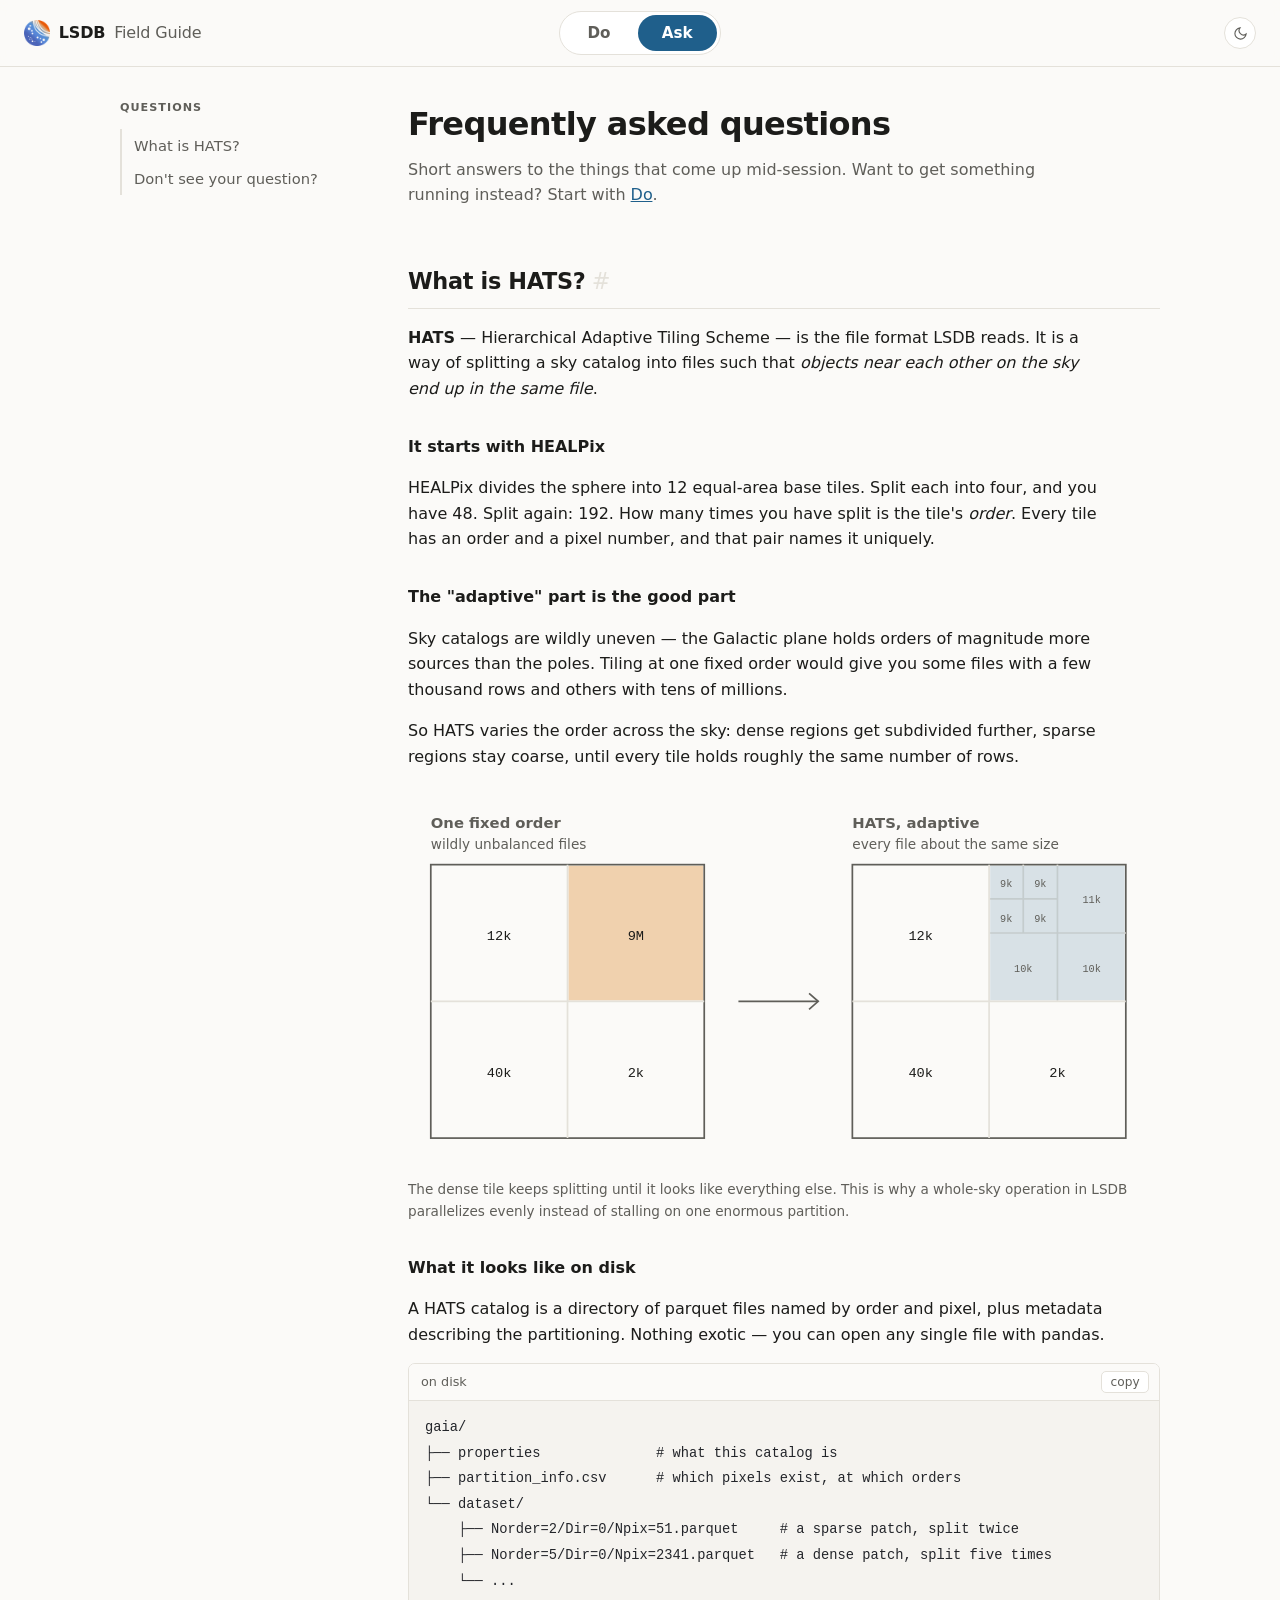
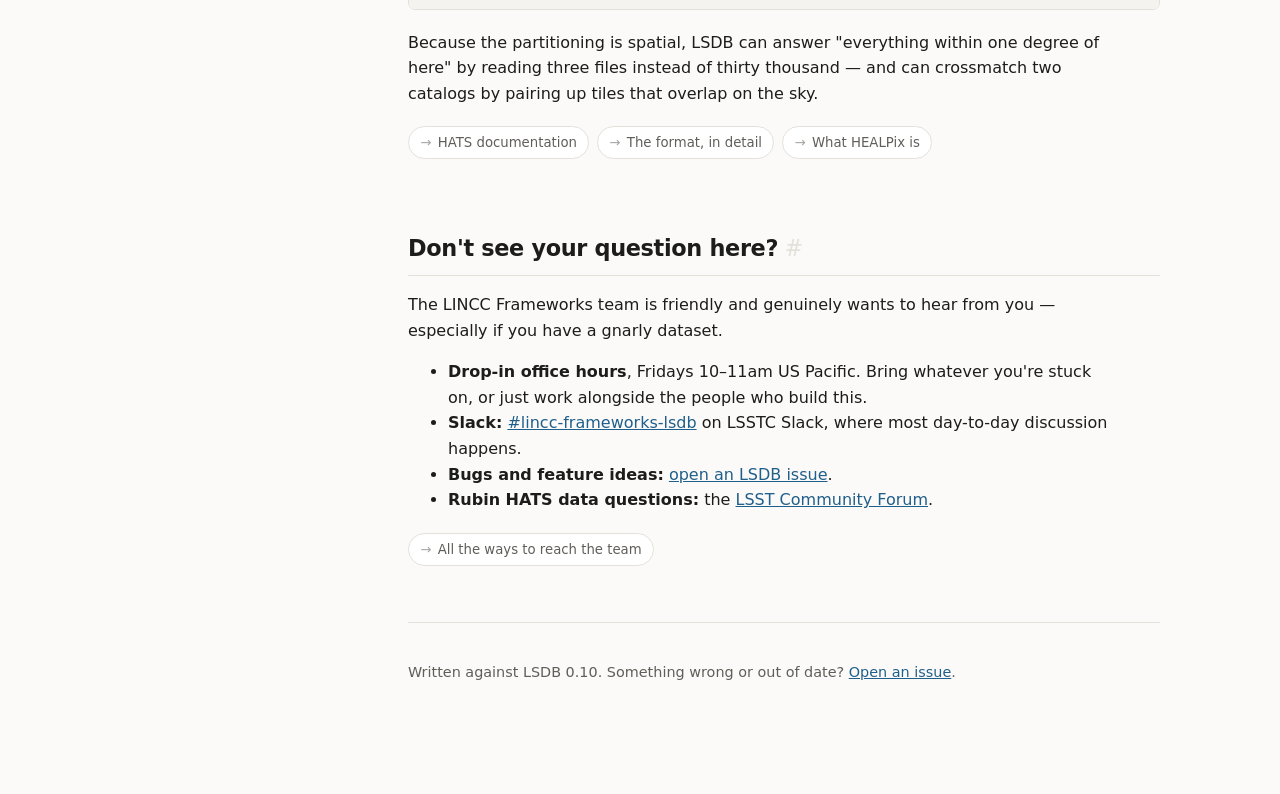
==== ask.html @ b697d96a "Add logo and theme toggle, centre the nav, drop the lazy badge Feedback from the first look at the s" ====
<!doctype html>
<html lang="en">
<head>
<meta charset="utf-8">
<meta name="viewport" content="width=device-width, initial-scale=1">
<title>Ask — LSDB Field Guide</title>
<meta name="description" content="Short answers to the foundational questions people ask about HATS and LSDB.">
<link rel="icon" href="assets/img/favicon-32.png" sizes="32x32">
<link rel="apple-touch-icon" href="assets/img/apple-touch-icon.png">
<link rel="stylesheet" href="assets/style.css">
<script>
  // Applied before first paint so an explicit theme choice never flashes.
  try { var t = localStorage.getItem("theme"); if (t) document.documentElement.dataset.theme = t; } catch (e) {}
</script>
</head>
<body>

<header class="topbar">
  <a class="topbar__brand" href="index.html">
    <img src="assets/img/lsdb-logo.webp" alt="" width="26" height="26">
    LSDB <span>Field Guide</span>
  </a>
  <nav class="topbar__nav">
    <a href="index.html">Do</a>
    <a href="ask.html" aria-current="page">Ask</a>
  </nav>
  <div class="topbar__actions">
    <button class="themetoggle" type="button" aria-label="Switch between light and dark" title="Switch between light and dark">
      <svg class="moon" viewBox="0 0 24 24" aria-hidden="true"><path d="M21 12.8A9 9 0 1 1 11.2 3a7 7 0 0 0 9.8 9.8z"/></svg>
      <svg class="sun" viewBox="0 0 24 24" aria-hidden="true"><circle cx="12" cy="12" r="4.2"/><path d="M12 2v2M12 20v2M2 12h2M20 12h2M4.9 4.9l1.4 1.4M17.7 17.7l1.4 1.4M19.1 4.9l-1.4 1.4M6.3 17.7l-1.4 1.4"/></svg>
    </button>
  </div>
</header>

<div class="shell">

  <nav class="sidebar" aria-label="On this page">
    <h2>Questions</h2>
    <ol>
      <li><a href="#what-is-hats">What is HATS?</a></li>
      <li><a href="#more-help">Don't see your question?</a></li>
    </ol>
  </nav>

  <main class="content">

    <div class="pagehead">
      <h1>Frequently asked questions</h1>
      <p>Short answers to the things that come up mid-session. Want to get something running
         instead? Start with <a href="index.html">Do</a>.</p>
    </div>

    <section class="section" id="what-is-hats">
      <h2>What is HATS?<a class="anchor" href="#what-is-hats">#</a></h2>

      <p><strong>HATS</strong> &mdash; Hierarchical Adaptive Tiling Scheme &mdash; is the file format
         LSDB reads. It is a way of splitting a sky catalog into files such that
         <em>objects near each other on the sky end up in the same file</em>.</p>

      <h3>It starts with HEALPix</h3>
      <p>HEALPix divides the sphere into 12 equal-area base tiles. Split each into four, and you
         have 48. Split again: 192. How many times you have split is the tile's <em>order</em>.
         Every tile has an order and a pixel number, and that pair names it uniquely.</p>

      <h3>The "adaptive" part is the good part</h3>
      <p>Sky catalogs are wildly uneven &mdash; the Galactic plane holds orders of magnitude more
         sources than the poles. Tiling at one fixed order would give you some files with a few
         thousand rows and others with tens of millions.</p>
      <p>So HATS varies the order across the sky: dense regions get subdivided further, sparse
         regions stay coarse, until every tile holds roughly the same number of rows.</p>

      <figure class="figure">
        <svg viewBox="0 0 660 330" role="img" aria-labelledby="hats-fig-title">
          <title id="hats-fig-title">One fixed order gives unbalanced tiles; HATS subdivides dense regions until every tile holds a similar number of rows.</title>

          <text x="20" y="30" style="fill: var(--muted); font: 600 13px var(--sans)">One fixed order</text>
          <text x="20" y="48" style="fill: var(--muted); font: 12px var(--sans)">wildly unbalanced files</text>

          <g style="stroke: var(--border); fill: none; stroke-width: 1.5">
            <rect x="20" y="62" width="240" height="240" style="stroke: var(--muted)"/>
            <line x1="140" y1="62" x2="140" y2="302"/>
            <line x1="20" y1="182" x2="260" y2="182"/>
          </g>
          <rect x="141" y="63" width="118" height="118" style="fill: var(--warn-bd); opacity: 0.35"/>
          <g style="fill: var(--text); font: 12px var(--mono); text-anchor: middle">
            <text x="80" y="128">12k</text>
            <text x="200" y="128">9M</text>
            <text x="80" y="248">40k</text>
            <text x="200" y="248">2k</text>
          </g>

          <g style="stroke: var(--muted); fill: none; stroke-width: 1.5">
            <line x1="290" y1="182" x2="360" y2="182"/>
            <path d="M352 175 L360 182 L352 189"/>
          </g>

          <text x="390" y="30" style="fill: var(--muted); font: 600 13px var(--sans)">HATS, adaptive</text>
          <text x="390" y="48" style="fill: var(--muted); font: 12px var(--sans)">every file about the same size</text>

          <g style="stroke: var(--border); fill: none; stroke-width: 1.5">
            <rect x="390" y="62" width="240" height="240" style="stroke: var(--muted)"/>
            <line x1="510" y1="62" x2="510" y2="302"/>
            <line x1="390" y1="182" x2="630" y2="182"/>
            <line x1="570" y1="62" x2="570" y2="182"/>
            <line x1="510" y1="122" x2="630" y2="122"/>
            <line x1="540" y1="62" x2="540" y2="122"/>
            <line x1="510" y1="92" x2="570" y2="92"/>
          </g>
          <g style="fill: var(--accent); opacity: 0.16">
            <rect x="511" y="63" width="118" height="118"/>
          </g>
          <g style="fill: var(--text); font: 12px var(--mono); text-anchor: middle">
            <text x="450" y="128">12k</text>
            <text x="450" y="248">40k</text>
            <text x="570" y="248">2k</text>
          </g>
          <g style="fill: var(--muted); font: 9px var(--mono); text-anchor: middle">
            <text x="525" y="82">9k</text>
            <text x="555" y="82">9k</text>
            <text x="525" y="112">9k</text>
            <text x="555" y="112">9k</text>
            <text x="600" y="96">11k</text>
            <text x="540" y="156">10k</text>
            <text x="600" y="156">10k</text>
          </g>
        </svg>
        <figcaption>The dense tile keeps splitting until it looks like everything else. This is why
          a whole-sky operation in LSDB parallelizes evenly instead of stalling on one enormous
          partition.</figcaption>
      </figure>

      <h3>What it looks like on disk</h3>
      <p>A HATS catalog is a directory of parquet files named by order and pixel, plus metadata
         describing the partitioning. Nothing exotic &mdash; you can open any single file with
         pandas.</p>

      <div class="snippet" data-setup="none" data-verify="skip" data-skip-reason="illustrative directory listing">
        <div class="snippet__bar"><span class="snippet__label">on disk</span></div>
        <pre><code>gaia/
├── properties              # what this catalog is
├── partition_info.csv      # which pixels exist, at which orders
└── dataset/
    ├── Norder=2/Dir=0/Npix=51.parquet     # a sparse patch, split twice
    ├── Norder=5/Dir=0/Npix=2341.parquet   # a dense patch, split five times
    └── ...</code></pre>
      </div>

      <p>Because the partitioning is spatial, LSDB can answer "everything within one degree of
         here" by reading three files instead of thirty thousand &mdash; and can crossmatch two
         catalogs by pairing up tiles that overlap on the sky.</p>

      <div class="links">
        <a href="https://hats.readthedocs.io/en/stable/">HATS documentation</a>
        <a href="https://docs.lsdb.io/en/stable/data-access/hats.html">The format, in detail</a>
        <a href="https://healpix.sourceforge.io/">What HEALPix is</a>
      </div>
    </section>

    <section class="section" id="more-help">
      <h2>Don't see your question here?<a class="anchor" href="#more-help">#</a></h2>
      <p>The LINCC Frameworks team is friendly and genuinely wants to hear from you &mdash;
         especially if you have a gnarly dataset.</p>
      <ul>
        <li><strong>Drop-in office hours</strong>, Fridays 10&ndash;11am US Pacific. Bring whatever
            you're stuck on, or just work alongside the people who build this.</li>
        <li><strong>Slack:</strong> <a href="https://lsstc.slack.com/archives/C04610PQW9F">#lincc-frameworks-lsdb</a>
            on LSSTC Slack, where most day-to-day discussion happens.</li>
        <li><strong>Bugs and feature ideas:</strong>
            <a href="https://github.com/astronomy-commons/lsdb/issues/new">open an LSDB issue</a>.</li>
        <li><strong>Rubin HATS data questions:</strong> the
            <a href="https://community.lsst.org/c/support/data/34">LSST Community Forum</a>.</li>
      </ul>
      <div class="links">
        <a href="https://docs.lsdb.io/en/stable/contact.html">All the ways to reach the team</a>
      </div>
    </section>

    <footer class="footer">
      <p>Written against LSDB 0.10. Something wrong or out of date?
         <a href="https://github.com/olivialynn/lsdb-field-guide/issues">Open an issue</a>.</p>
    </footer>

  </main>
</div>

<script src="assets/site.js"></script>
</body>
</html>
---- assets/style.css ----
/* LSDB Field Guide — one hand-written stylesheet, no build step. */

:root {
  --bg:        #fbfaf8;
  --surface:   #ffffff;
  --text:      #1c1c1a;
  --muted:     #5f5e59;
  --border:    #e4e1da;
  --accent:    #1f5f8b;
  --accent-bg: #eaf2f8;
  --code-bg:   #f5f3ef;
  --code-text: #23252a;
  --warn-bg:   #fdf3e7;
  --warn-bd:   #d98324;
  --warn-tx:   #7a4a10;
  --on-accent: #ffffff;
  --hot-bg:    #fbeadb;
  --hot-tx:    #8a4b12;
  --radius: 7px;
  --sans: ui-sans-serif, system-ui, -apple-system, "Segoe UI", Helvetica, Arial, sans-serif;
  --mono: ui-monospace, SFMono-Regular, "SF Mono", Menlo, Consolas, monospace;
}

/* Dark tokens live in two places on purpose: the media query serves viewers who
   never touch the toggle, the attribute rule serves those who do. */
@media (prefers-color-scheme: dark) {
  :root:not([data-theme="light"]) {
    --bg:        #16171a;
    --surface:   #1d1f23;
    --text:      #e8e6e1;
    --muted:     #9b988f;
    --border:    #2f323a;
    --accent:    #84b6dd;
    --accent-bg: #1a2530;
    --code-bg:   #202329;
    --code-text: #e2e0da;
    --warn-bg:   #2b2116;
    --warn-bd:   #c07a2a;
    --warn-tx:   #f0c088;
    --hot-bg:    #33241a;
    --hot-tx:    #e0a065;
    --on-accent: #10161c;
  }
}

:root[data-theme="dark"] {
    --bg:        #16171a;
    --surface:   #1d1f23;
    --text:      #e8e6e1;
    --muted:     #9b988f;
    --border:    #2f323a;
    --accent:    #84b6dd;
    --accent-bg: #1a2530;
    --code-bg:   #202329;
    --code-text: #e2e0da;
    --warn-bg:   #2b2116;
    --warn-bd:   #c07a2a;
    --warn-tx:   #f0c088;
    --hot-bg:    #33241a;
    --hot-tx:    #e0a065;
    --on-accent: #10161c;
}

* { box-sizing: border-box; }

html { scroll-behavior: smooth; scroll-padding-top: 5rem; }

body {
  margin: 0;
  background: var(--bg);
  color: var(--text);
  font: 16px/1.6 var(--sans);
  -webkit-font-smoothing: antialiased;
}

/* ---------- top bar ---------- */

.topbar {
  position: sticky; top: 0; z-index: 50;
  display: grid; grid-template-columns: 1fr auto 1fr; align-items: center; gap: 1rem;
  padding: 0.7rem 1.5rem;
  background: color-mix(in srgb, var(--bg) 88%, transparent);
  backdrop-filter: blur(8px);
  border-bottom: 1px solid var(--border);
}
.topbar__brand {
  justify-self: start; display: flex; align-items: center; gap: 0.55rem;
  font-weight: 650; letter-spacing: -0.01em; text-decoration: none; color: var(--text);
}
.topbar__brand img { width: 26px; height: 26px; display: block; }
.topbar__brand span { color: var(--muted); font-weight: 400; }

.topbar__nav {
  justify-self: center; display: flex; gap: 0.2rem;
  padding: 0.2rem; border: 1px solid var(--border); border-radius: 100px;
  background: var(--surface);
}
.topbar__nav a {
  padding: 0.35rem 1.5rem; border-radius: 100px; text-decoration: none;
  color: var(--muted); font-weight: 600; font-size: 0.95rem;
}
.topbar__nav a:hover { color: var(--text); }
.topbar__nav a[aria-current="page"] { background: var(--accent); color: var(--on-accent); }

.topbar__actions { justify-self: end; }
.themetoggle {
  display: grid; place-items: center; width: 2rem; height: 2rem;
  border: 1px solid var(--border); border-radius: 50%;
  background: var(--surface); color: var(--muted); cursor: pointer;
}
.themetoggle:hover { color: var(--accent); border-color: var(--accent); }
.themetoggle svg { width: 15px; height: 15px; fill: none; stroke: currentColor; stroke-width: 1.8; }
.themetoggle .sun { display: none; }
:root[data-theme="dark"] .themetoggle .sun { display: block; }
:root[data-theme="dark"] .themetoggle .moon { display: none; }
@media (prefers-color-scheme: dark) {
  :root:not([data-theme="light"]) .themetoggle .sun { display: block; }
  :root:not([data-theme="light"]) .themetoggle .moon { display: none; }
}

/* ---------- layout ---------- */

.shell {
  display: grid;
  grid-template-columns: 15rem minmax(0, 1fr);
  gap: 3rem;
  max-width: 68rem;
  margin: 0 auto;
  padding: 2rem 1.5rem 6rem;
}

.sidebar { position: sticky; top: 4.5rem; align-self: start; max-height: calc(100vh - 6rem); overflow-y: auto; }
.sidebar h2 {
  font-size: 0.7rem; text-transform: uppercase; letter-spacing: 0.09em;
  color: var(--muted); margin: 0 0 0.75rem;
}
.sidebar ol { list-style: none; margin: 0; padding: 0; }
.sidebar li { margin: 0; }
.sidebar a {
  display: block; padding: 0.3rem 0 0.3rem 0.75rem;
  border-left: 2px solid var(--border);
  color: var(--muted); text-decoration: none; font-size: 0.92rem;
}
.sidebar a:hover { color: var(--text); }
.sidebar a.is-active { color: var(--accent); border-left-color: var(--accent); font-weight: 550; }
.sidebar .is-sub a { padding-left: 1.5rem; font-size: 0.86rem; }

.content { min-width: 0; }

/* ---------- page head ---------- */

.pagehead { margin-bottom: 2.5rem; }
.pagehead h1 { font-size: 2rem; letter-spacing: -0.02em; margin: 0 0 0.4rem; }
.pagehead p { color: var(--muted); margin: 0; max-width: 42rem; }

/* ---------- sections ---------- */

.section { padding-top: 1rem; margin-bottom: 3.5rem; }
.section > h2 {
  font-size: 1.4rem; letter-spacing: -0.015em; margin: 0 0 0.6rem;
  padding-bottom: 0.5rem; border-bottom: 1px solid var(--border);
}
.section h3 { font-size: 1rem; margin: 2rem 0 0.5rem; }
.section p { max-width: 44rem; }
.section ul { max-width: 44rem; }

.anchor { color: var(--border); text-decoration: none; font-weight: 400; margin-left: 0.4rem; }
.section > h2:hover .anchor { color: var(--accent); }

/* ---------- snippets ---------- */

.snippet { margin: 1rem 0 1.25rem; border: 1px solid var(--border); border-radius: var(--radius); overflow: hidden; background: var(--surface); }
.snippet__bar {
  display: flex; align-items: center; gap: 0.6rem;
  padding: 0.4rem 0.6rem 0.4rem 0.75rem;
  border-bottom: 1px solid var(--border);
  background: var(--bg);
}
.snippet__label { font-size: 0.8rem; color: var(--muted); }
.snippet pre { margin: 0; padding: 0.9rem 1rem; overflow-x: auto; background: var(--code-bg); }
.snippet code { font: 0.86rem/1.65 var(--mono); color: var(--code-text); }

.copy {
  margin-left: auto; border: 1px solid var(--border); background: var(--surface);
  color: var(--muted); border-radius: 5px; padding: 0.2rem 0.55rem;
  font: 0.76rem var(--sans); cursor: pointer;
}
.copy:hover { color: var(--text); border-color: var(--accent); }
.copy.is-done { color: var(--accent); border-color: var(--accent); }

.output {
  margin: -0.9rem 0 1.25rem; padding: 0.7rem 1rem;
  border: 1px solid var(--border); border-top: 0;
  border-radius: 0 0 var(--radius) var(--radius);
  background: var(--bg); color: var(--muted);
  font: 0.8rem/1.55 var(--mono); white-space: pre; overflow-x: auto;
}

/* ---------- badges ---------- */

.badge {
  display: inline-block; padding: 0.1rem 0.5rem; border-radius: 100px;
  font: 550 0.72rem/1.5 var(--sans); letter-spacing: 0.01em; white-space: nowrap;
}
.badge--hot  { background: var(--hot-bg);  color: var(--hot-tx); }

/* ---------- callouts ---------- */

.callout {
  margin: 1.5rem 0; padding: 0.9rem 1.1rem;
  border: 1px solid var(--border); border-left: 3px solid var(--accent);
  border-radius: var(--radius); background: var(--surface);
}
.callout p:first-child { margin-top: 0; }
.callout p:last-child { margin-bottom: 0; }
.callout__title { font-weight: 650; display: block; margin-bottom: 0.3rem; }
.callout--warn { background: var(--warn-bg); border-color: var(--warn-bd); border-left-width: 3px; color: var(--warn-tx); }
.callout--warn .callout__title { color: var(--warn-tx); }
.callout--warn code { background: color-mix(in srgb, var(--warn-bd) 18%, transparent); }

/* ---------- links out ---------- */

.links { display: flex; flex-wrap: wrap; gap: 0.5rem; margin-top: 1.25rem; }
.links a {
  display: inline-flex; align-items: center; gap: 0.4rem;
  padding: 0.3rem 0.7rem; border: 1px solid var(--border); border-radius: 100px;
  background: var(--surface); color: var(--muted);
  font-size: 0.83rem; text-decoration: none;
}
.links a:hover { color: var(--accent); border-color: var(--accent); }
.links a::before { content: "→"; opacity: 0.55; }
.links a.link--nb::before { content: "◆"; }

/* ---------- starter strip ---------- */

.starter {
  margin-bottom: 3rem; padding: 1.25rem 1.4rem;
  border: 1px solid var(--accent); border-radius: var(--radius);
  background: var(--accent-bg);
}
.starter h2 { margin: 0 0 0.2rem; font-size: 1.1rem; }
.starter > p { margin: 0 0 0.9rem; color: var(--muted); font-size: 0.92rem; }
.starter .snippet { background: var(--surface); }

/* ---------- cards (Ask page) ---------- */

.figure { margin: 1.5rem 0; }
.figure svg { display: block; width: 100%; height: auto; }
.figure figcaption { margin-top: 0.6rem; color: var(--muted); font-size: 0.85rem; }

/* ---------- inline bits ---------- */

a { color: var(--accent); }
p code, li code, td code {
  background: var(--code-bg); padding: 0.1em 0.35em;
  border-radius: 4px; font: 0.88em var(--mono);
}

.footer { border-top: 1px solid var(--border); padding-top: 1.5rem; color: var(--muted); font-size: 0.9rem; }

/* ---------- responsive ---------- */

@media (max-width: 40rem) {
  .topbar { grid-template-columns: auto 1fr auto; padding: 0.6rem 0.9rem; gap: 0.6rem; }
  .topbar__brand span { display: none; }
  .topbar__nav a { padding: 0.35rem 1.1rem; }
}

@media (max-width: 52rem) {
  .shell { grid-template-columns: 1fr; gap: 1.5rem; padding-top: 1.25rem; }
  .sidebar { position: static; max-height: none; padding-bottom: 1rem; border-bottom: 1px solid var(--border); }
  .sidebar ol { display: flex; flex-wrap: wrap; gap: 0.3rem; }
  .sidebar a { border-left: 0; padding: 0.25rem 0.6rem; border: 1px solid var(--border); border-radius: 100px; }
  .sidebar a.is-active { border-color: var(--accent); }
  .sidebar .is-sub { display: none; }
}
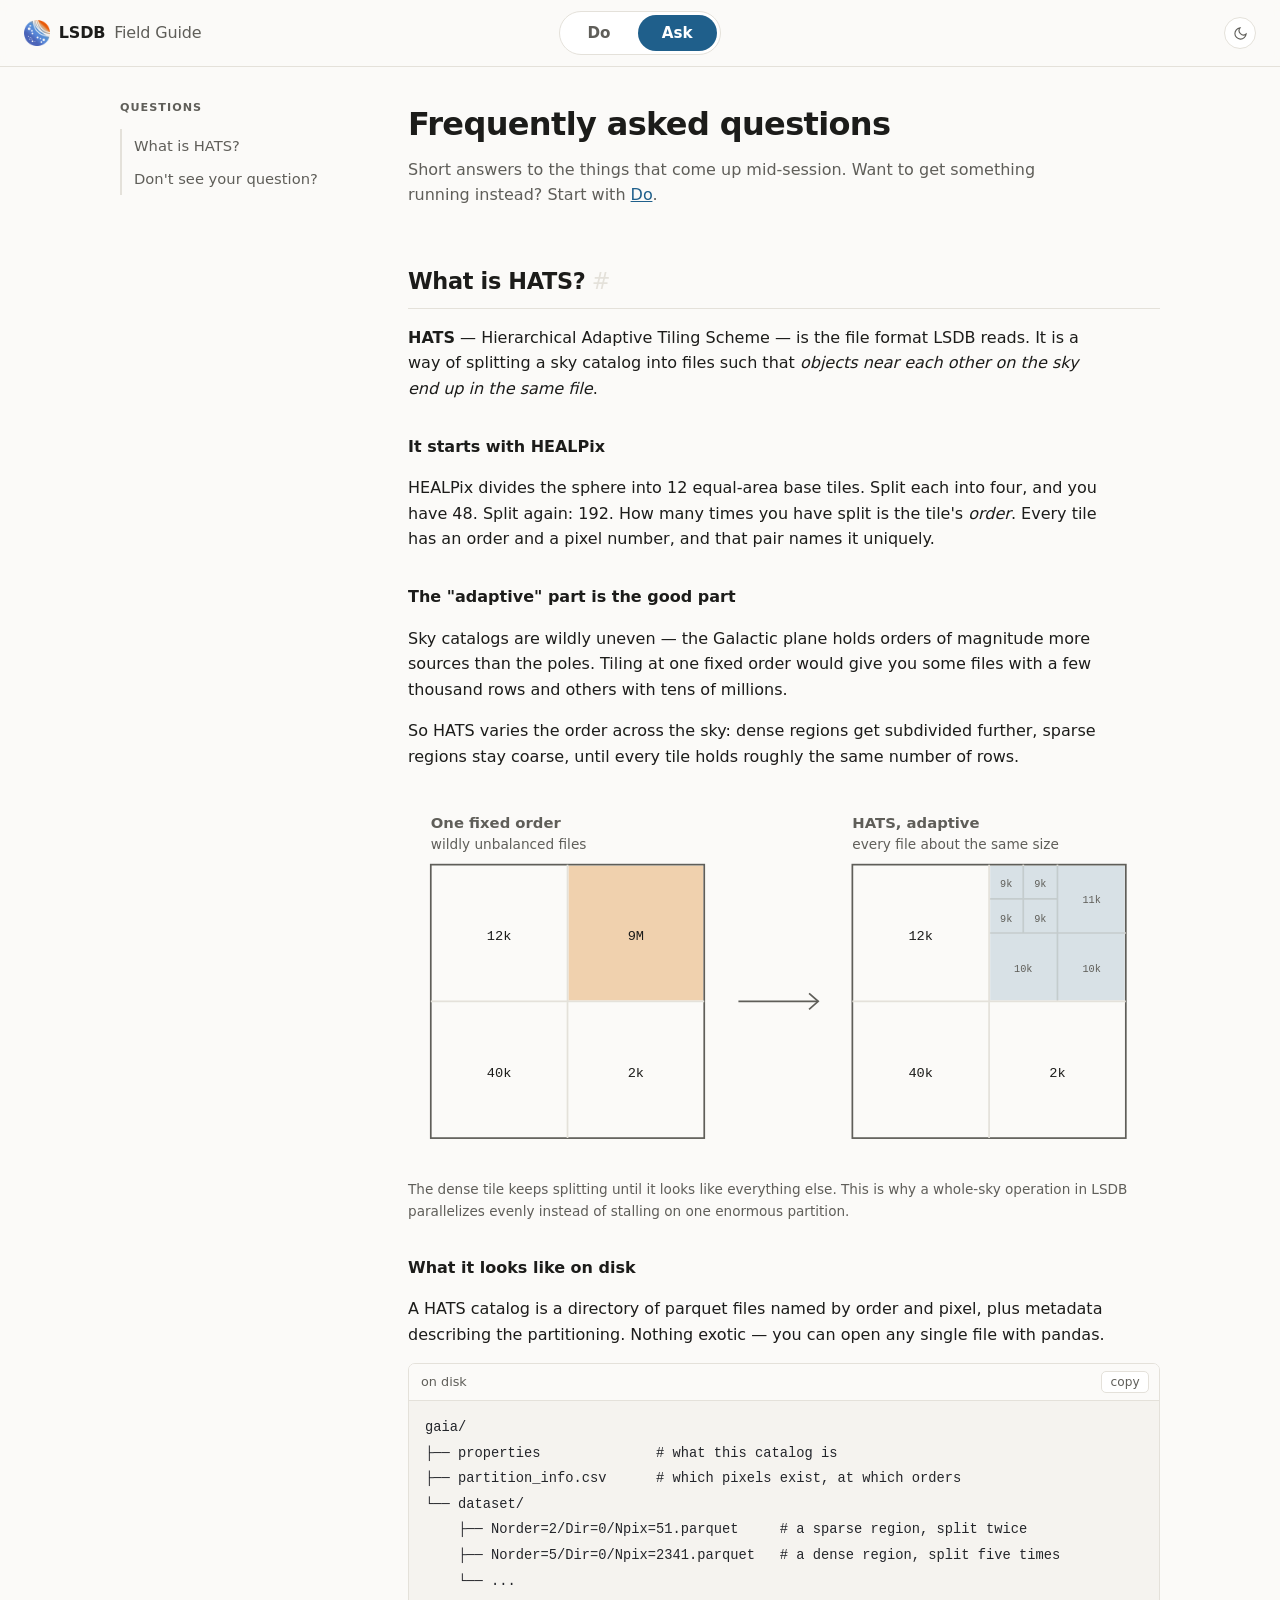
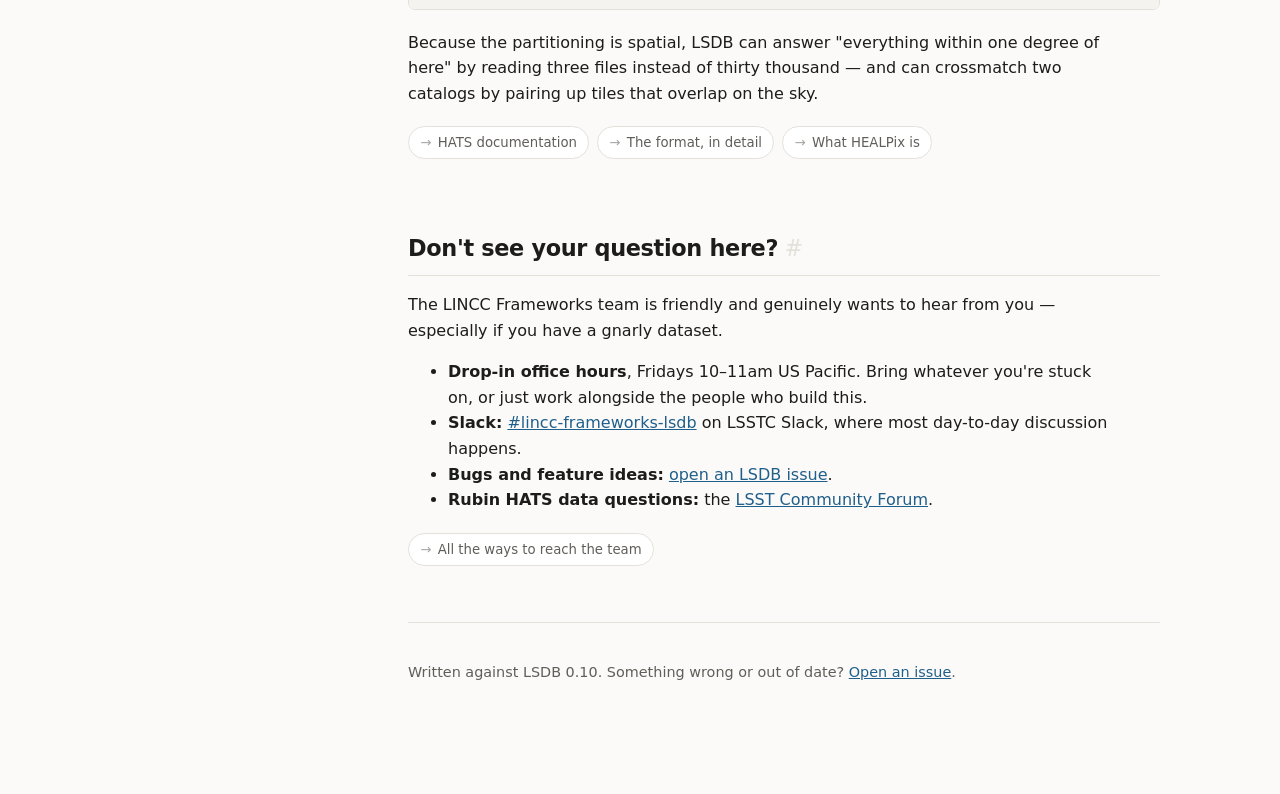
==== commit be61a0b5: "Rename load subsections, split out collections, avoid 'patch' - 'patch' means something specific in " ====
--- a/ask.html
+++ b/ask.html
@@ -140,8 +140,8 @@
 ├── properties              # what this catalog is
 ├── partition_info.csv      # which pixels exist, at which orders
 └── dataset/
-    ├── Norder=2/Dir=0/Npix=51.parquet     # a sparse patch, split twice
-    ├── Norder=5/Dir=0/Npix=2341.parquet   # a dense patch, split five times
+    ├── Norder=2/Dir=0/Npix=51.parquet     # a sparse region, split twice
+    ├── Norder=5/Dir=0/Npix=2341.parquet   # a dense region, split five times
     └── ...</code></pre>
       </div>
 
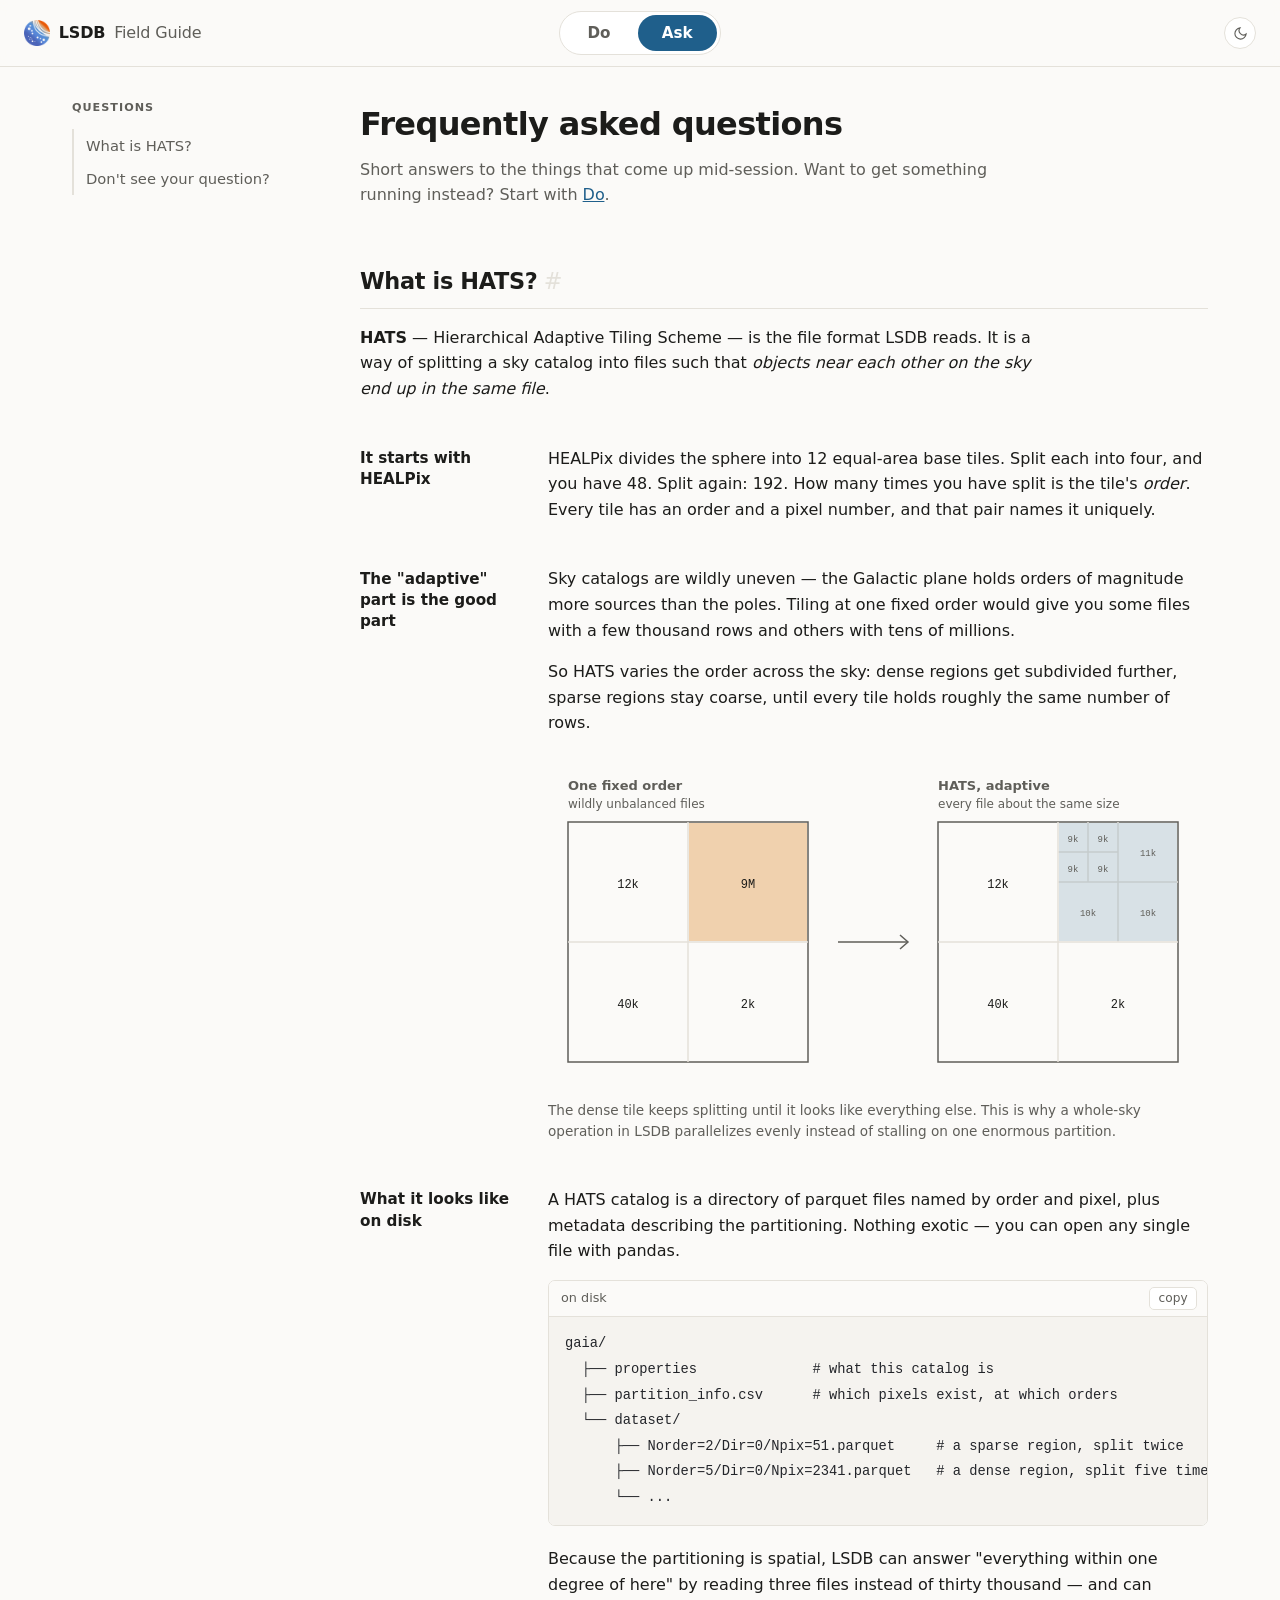
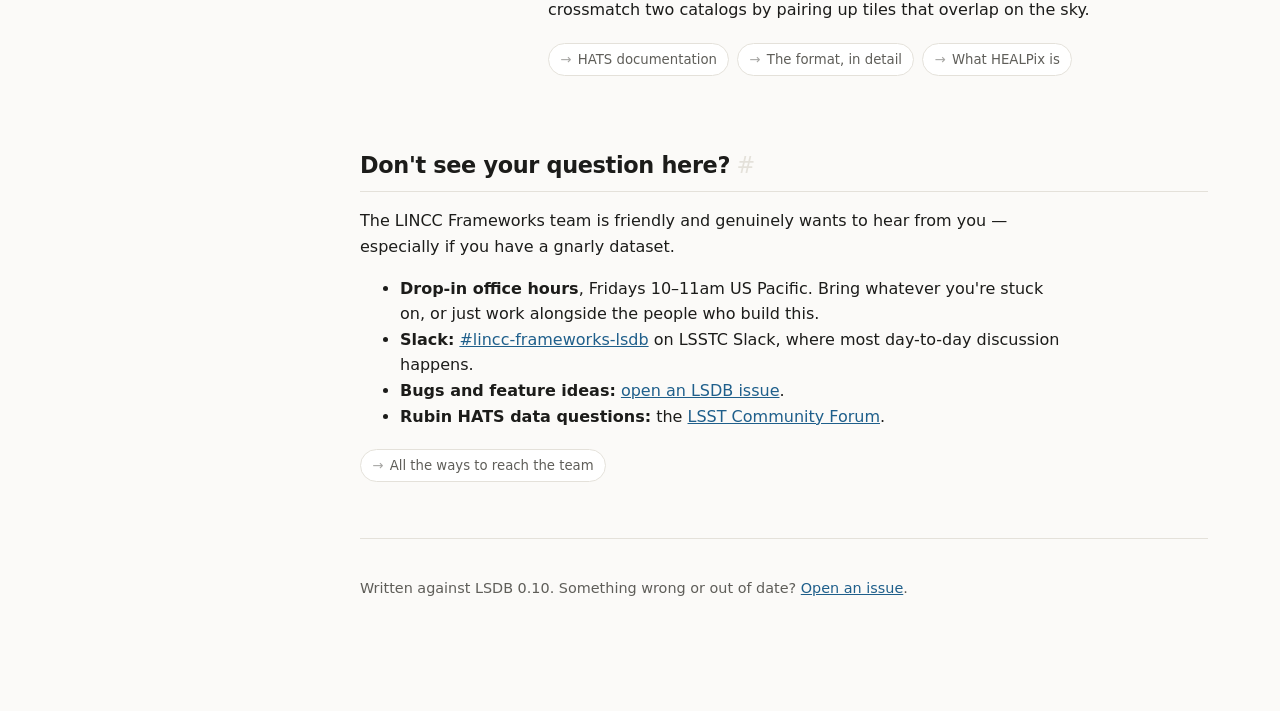
==== commit f9895844: "Move subsection headings into a left gutter; bullets in the Do intro The hierarchy problem was not t" ====
--- a/ask.html
+++ b/ask.html
@@ -57,103 +57,130 @@
          LSDB reads. It is a way of splitting a sky catalog into files such that
          <em>objects near each other on the sky end up in the same file</em>.</p>
 
-      <h3>It starts with HEALPix</h3>
-      <p>HEALPix divides the sphere into 12 equal-area base tiles. Split each into four, and you
-         have 48. Split again: 192. How many times you have split is the tile's <em>order</em>.
-         Every tile has an order and a pixel number, and that pair names it uniquely.</p>
-
-      <h3>The "adaptive" part is the good part</h3>
-      <p>Sky catalogs are wildly uneven &mdash; the Galactic plane holds orders of magnitude more
-         sources than the poles. Tiling at one fixed order would give you some files with a few
-         thousand rows and others with tens of millions.</p>
-      <p>So HATS varies the order across the sky: dense regions get subdivided further, sparse
-         regions stay coarse, until every tile holds roughly the same number of rows.</p>
-
-      <figure class="figure">
-        <svg viewBox="0 0 660 330" role="img" aria-labelledby="hats-fig-title">
-          <title id="hats-fig-title">One fixed order gives unbalanced tiles; HATS subdivides dense regions until every tile holds a similar number of rows.</title>
-
-          <text x="20" y="30" style="fill: var(--muted); font: 600 13px var(--sans)">One fixed order</text>
-          <text x="20" y="48" style="fill: var(--muted); font: 12px var(--sans)">wildly unbalanced files</text>
-
-          <g style="stroke: var(--border); fill: none; stroke-width: 1.5">
-            <rect x="20" y="62" width="240" height="240" style="stroke: var(--muted)"/>
-            <line x1="140" y1="62" x2="140" y2="302"/>
-            <line x1="20" y1="182" x2="260" y2="182"/>
-          </g>
-          <rect x="141" y="63" width="118" height="118" style="fill: var(--warn-bd); opacity: 0.35"/>
-          <g style="fill: var(--text); font: 12px var(--mono); text-anchor: middle">
-            <text x="80" y="128">12k</text>
-            <text x="200" y="128">9M</text>
-            <text x="80" y="248">40k</text>
-            <text x="200" y="248">2k</text>
-          </g>
-
-          <g style="stroke: var(--muted); fill: none; stroke-width: 1.5">
-            <line x1="290" y1="182" x2="360" y2="182"/>
-            <path d="M352 175 L360 182 L352 189"/>
-          </g>
-
-          <text x="390" y="30" style="fill: var(--muted); font: 600 13px var(--sans)">HATS, adaptive</text>
-          <text x="390" y="48" style="fill: var(--muted); font: 12px var(--sans)">every file about the same size</text>
-
-          <g style="stroke: var(--border); fill: none; stroke-width: 1.5">
-            <rect x="390" y="62" width="240" height="240" style="stroke: var(--muted)"/>
-            <line x1="510" y1="62" x2="510" y2="302"/>
-            <line x1="390" y1="182" x2="630" y2="182"/>
-            <line x1="570" y1="62" x2="570" y2="182"/>
-            <line x1="510" y1="122" x2="630" y2="122"/>
-            <line x1="540" y1="62" x2="540" y2="122"/>
-            <line x1="510" y1="92" x2="570" y2="92"/>
-          </g>
-          <g style="fill: var(--accent); opacity: 0.16">
-            <rect x="511" y="63" width="118" height="118"/>
-          </g>
-          <g style="fill: var(--text); font: 12px var(--mono); text-anchor: middle">
-            <text x="450" y="128">12k</text>
-            <text x="450" y="248">40k</text>
-            <text x="570" y="248">2k</text>
-          </g>
-          <g style="fill: var(--muted); font: 9px var(--mono); text-anchor: middle">
-            <text x="525" y="82">9k</text>
-            <text x="555" y="82">9k</text>
-            <text x="525" y="112">9k</text>
-            <text x="555" y="112">9k</text>
-            <text x="600" y="96">11k</text>
-            <text x="540" y="156">10k</text>
-            <text x="600" y="156">10k</text>
-          </g>
-        </svg>
-        <figcaption>The dense tile keeps splitting until it looks like everything else. This is why
-          a whole-sky operation in LSDB parallelizes evenly instead of stalling on one enormous
-          partition.</figcaption>
-      </figure>
-
-      <h3>What it looks like on disk</h3>
-      <p>A HATS catalog is a directory of parquet files named by order and pixel, plus metadata
-         describing the partitioning. Nothing exotic &mdash; you can open any single file with
-         pandas.</p>
-
-      <div class="snippet" data-setup="none" data-verify="skip" data-skip-reason="illustrative directory listing">
-        <div class="snippet__bar"><span class="snippet__label">on disk</span></div>
-        <pre><code>gaia/
-├── properties              # what this catalog is
-├── partition_info.csv      # which pixels exist, at which orders
-└── dataset/
-    ├── Norder=2/Dir=0/Npix=51.parquet     # a sparse region, split twice
-    ├── Norder=5/Dir=0/Npix=2341.parquet   # a dense region, split five times
-    └── ...</code></pre>
-      </div>
-
-      <p>Because the partitioning is spatial, LSDB can answer "everything within one degree of
-         here" by reading three files instead of thirty thousand &mdash; and can crossmatch two
-         catalogs by pairing up tiles that overlap on the sky.</p>
-
-      <div class="links">
-        <a href="https://hats.readthedocs.io/en/stable/">HATS documentation</a>
-        <a href="https://docs.lsdb.io/en/stable/data-access/hats.html">The format, in detail</a>
-        <a href="https://healpix.sourceforge.io/">What HEALPix is</a>
-      </div>
+      <div class="sub" id="hats-healpix">
+
+        <h3>It starts with HEALPix</h3>
+
+        <div class="sub__body">
+        <p>HEALPix divides the sphere into 12 equal-area base tiles. Split each into four, and you
+           have 48. Split again: 192. How many times you have split is the tile's <em>order</em>.
+           Every tile has an order and a pixel number, and that pair names it uniquely.</p>
+
+        </div>
+
+      </div>
+
+
+      <div class="sub" id="hats-adaptive">
+
+        <h3>The "adaptive" part is the good part</h3>
+
+        <div class="sub__body">
+        <p>Sky catalogs are wildly uneven &mdash; the Galactic plane holds orders of magnitude more
+           sources than the poles. Tiling at one fixed order would give you some files with a few
+           thousand rows and others with tens of millions.</p>
+        <p>So HATS varies the order across the sky: dense regions get subdivided further, sparse
+           regions stay coarse, until every tile holds roughly the same number of rows.</p>
+
+        <figure class="figure">
+          <svg viewBox="0 0 660 330" role="img" aria-labelledby="hats-fig-title">
+            <title id="hats-fig-title">One fixed order gives unbalanced tiles; HATS subdivides dense regions until every tile holds a similar number of rows.</title>
+
+            <text x="20" y="30" style="fill: var(--muted); font: 600 13px var(--sans)">One fixed order</text>
+            <text x="20" y="48" style="fill: var(--muted); font: 12px var(--sans)">wildly unbalanced files</text>
+
+            <g style="stroke: var(--border); fill: none; stroke-width: 1.5">
+              <rect x="20" y="62" width="240" height="240" style="stroke: var(--muted)"/>
+              <line x1="140" y1="62" x2="140" y2="302"/>
+              <line x1="20" y1="182" x2="260" y2="182"/>
+            </g>
+            <rect x="141" y="63" width="118" height="118" style="fill: var(--warn-bd); opacity: 0.35"/>
+            <g style="fill: var(--text); font: 12px var(--mono); text-anchor: middle">
+              <text x="80" y="128">12k</text>
+              <text x="200" y="128">9M</text>
+              <text x="80" y="248">40k</text>
+              <text x="200" y="248">2k</text>
+            </g>
+
+            <g style="stroke: var(--muted); fill: none; stroke-width: 1.5">
+              <line x1="290" y1="182" x2="360" y2="182"/>
+              <path d="M352 175 L360 182 L352 189"/>
+            </g>
+
+            <text x="390" y="30" style="fill: var(--muted); font: 600 13px var(--sans)">HATS, adaptive</text>
+            <text x="390" y="48" style="fill: var(--muted); font: 12px var(--sans)">every file about the same size</text>
+
+            <g style="stroke: var(--border); fill: none; stroke-width: 1.5">
+              <rect x="390" y="62" width="240" height="240" style="stroke: var(--muted)"/>
+              <line x1="510" y1="62" x2="510" y2="302"/>
+              <line x1="390" y1="182" x2="630" y2="182"/>
+              <line x1="570" y1="62" x2="570" y2="182"/>
+              <line x1="510" y1="122" x2="630" y2="122"/>
+              <line x1="540" y1="62" x2="540" y2="122"/>
+              <line x1="510" y1="92" x2="570" y2="92"/>
+            </g>
+            <g style="fill: var(--accent); opacity: 0.16">
+              <rect x="511" y="63" width="118" height="118"/>
+            </g>
+            <g style="fill: var(--text); font: 12px var(--mono); text-anchor: middle">
+              <text x="450" y="128">12k</text>
+              <text x="450" y="248">40k</text>
+              <text x="570" y="248">2k</text>
+            </g>
+            <g style="fill: var(--muted); font: 9px var(--mono); text-anchor: middle">
+              <text x="525" y="82">9k</text>
+              <text x="555" y="82">9k</text>
+              <text x="525" y="112">9k</text>
+              <text x="555" y="112">9k</text>
+              <text x="600" y="96">11k</text>
+              <text x="540" y="156">10k</text>
+              <text x="600" y="156">10k</text>
+            </g>
+          </svg>
+          <figcaption>The dense tile keeps splitting until it looks like everything else. This is why
+            a whole-sky operation in LSDB parallelizes evenly instead of stalling on one enormous
+            partition.</figcaption>
+        </figure>
+
+        </div>
+
+      </div>
+
+
+      <div class="sub" id="hats-on-disk">
+
+        <h3>What it looks like on disk</h3>
+
+        <div class="sub__body">
+        <p>A HATS catalog is a directory of parquet files named by order and pixel, plus metadata
+           describing the partitioning. Nothing exotic &mdash; you can open any single file with
+           pandas.</p>
+
+        <div class="snippet" data-setup="none" data-verify="skip" data-skip-reason="illustrative directory listing">
+          <div class="snippet__bar"><span class="snippet__label">on disk</span></div>
+          <pre><code>gaia/
+  ├── properties              # what this catalog is
+  ├── partition_info.csv      # which pixels exist, at which orders
+  └── dataset/
+      ├── Norder=2/Dir=0/Npix=51.parquet     # a sparse region, split twice
+      ├── Norder=5/Dir=0/Npix=2341.parquet   # a dense region, split five times
+      └── ...</code></pre>
+        </div>
+
+        <p>Because the partitioning is spatial, LSDB can answer "everything within one degree of
+           here" by reading three files instead of thirty thousand &mdash; and can crossmatch two
+           catalogs by pairing up tiles that overlap on the sky.</p>
+
+        <div class="links">
+          <a href="https://hats.readthedocs.io/en/stable/">HATS documentation</a>
+          <a href="https://docs.lsdb.io/en/stable/data-access/hats.html">The format, in detail</a>
+          <a href="https://healpix.sourceforge.io/">What HEALPix is</a>
+        </div>
+
+        </div>
+
+      </div>
+
     </section>
 
     <section class="section" id="more-help">
--- a/assets/style.css
+++ b/assets/style.css
@@ -124,7 +124,7 @@
   display: grid;
   grid-template-columns: 15rem minmax(0, 1fr);
   gap: 3rem;
-  max-width: 68rem;
+  max-width: 74rem;
   margin: 0 auto;
   padding: 2rem 1.5rem 6rem;
 }
@@ -152,6 +152,10 @@
 .pagehead { margin-bottom: 2.5rem; }
 .pagehead h1 { font-size: 2rem; letter-spacing: -0.02em; margin: 0 0 0.4rem; }
 .pagehead p { color: var(--muted); margin: 0; max-width: 42rem; }
+.pagehead p + p { margin-top: 0.7rem; }
+.pagehead ul { margin: 1rem 0 0; padding: 0; list-style: none; max-width: 44rem; color: var(--muted); }
+.pagehead li { position: relative; padding-left: 1.15rem; margin-bottom: 0.5rem; }
+.pagehead li::before { content: "\2014"; position: absolute; left: 0; opacity: 0.45; }
 
 /* ---------- sections ---------- */
 
@@ -160,7 +164,19 @@
   font-size: 1.4rem; letter-spacing: -0.015em; margin: 0 0 0.6rem;
   padding-bottom: 0.5rem; border-bottom: 1px solid var(--border);
 }
-.section h3 { font-size: 1rem; margin: 2rem 0 0.5rem; }
+.sub {
+  display: grid;
+  grid-template-columns: 10rem minmax(0, 1fr);
+  gap: 1.75rem;
+  margin-top: 2.75rem;
+}
+.sub h3 {
+  margin: 0.15rem 0 0; align-self: start;
+  font-size: 0.95rem; font-weight: 650; line-height: 1.4;
+  color: var(--text);
+}
+.sub__body > *:first-child { margin-top: 0; }
+.sub__body > *:last-child { margin-bottom: 0; }
 .section p { max-width: 44rem; }
 .section ul { max-width: 44rem; }
 
@@ -264,6 +280,11 @@
   .topbar { grid-template-columns: auto 1fr auto; padding: 0.6rem 0.9rem; gap: 0.6rem; }
   .topbar__brand span { display: none; }
   .topbar__nav a { padding: 0.35rem 1.1rem; }
+}
+
+@media (max-width: 62rem) {
+  .sub { grid-template-columns: 1fr; gap: 0.5rem; margin-top: 2.25rem; }
+  .sub h3 { font-size: 1rem; }
 }
 
 @media (max-width: 52rem) {
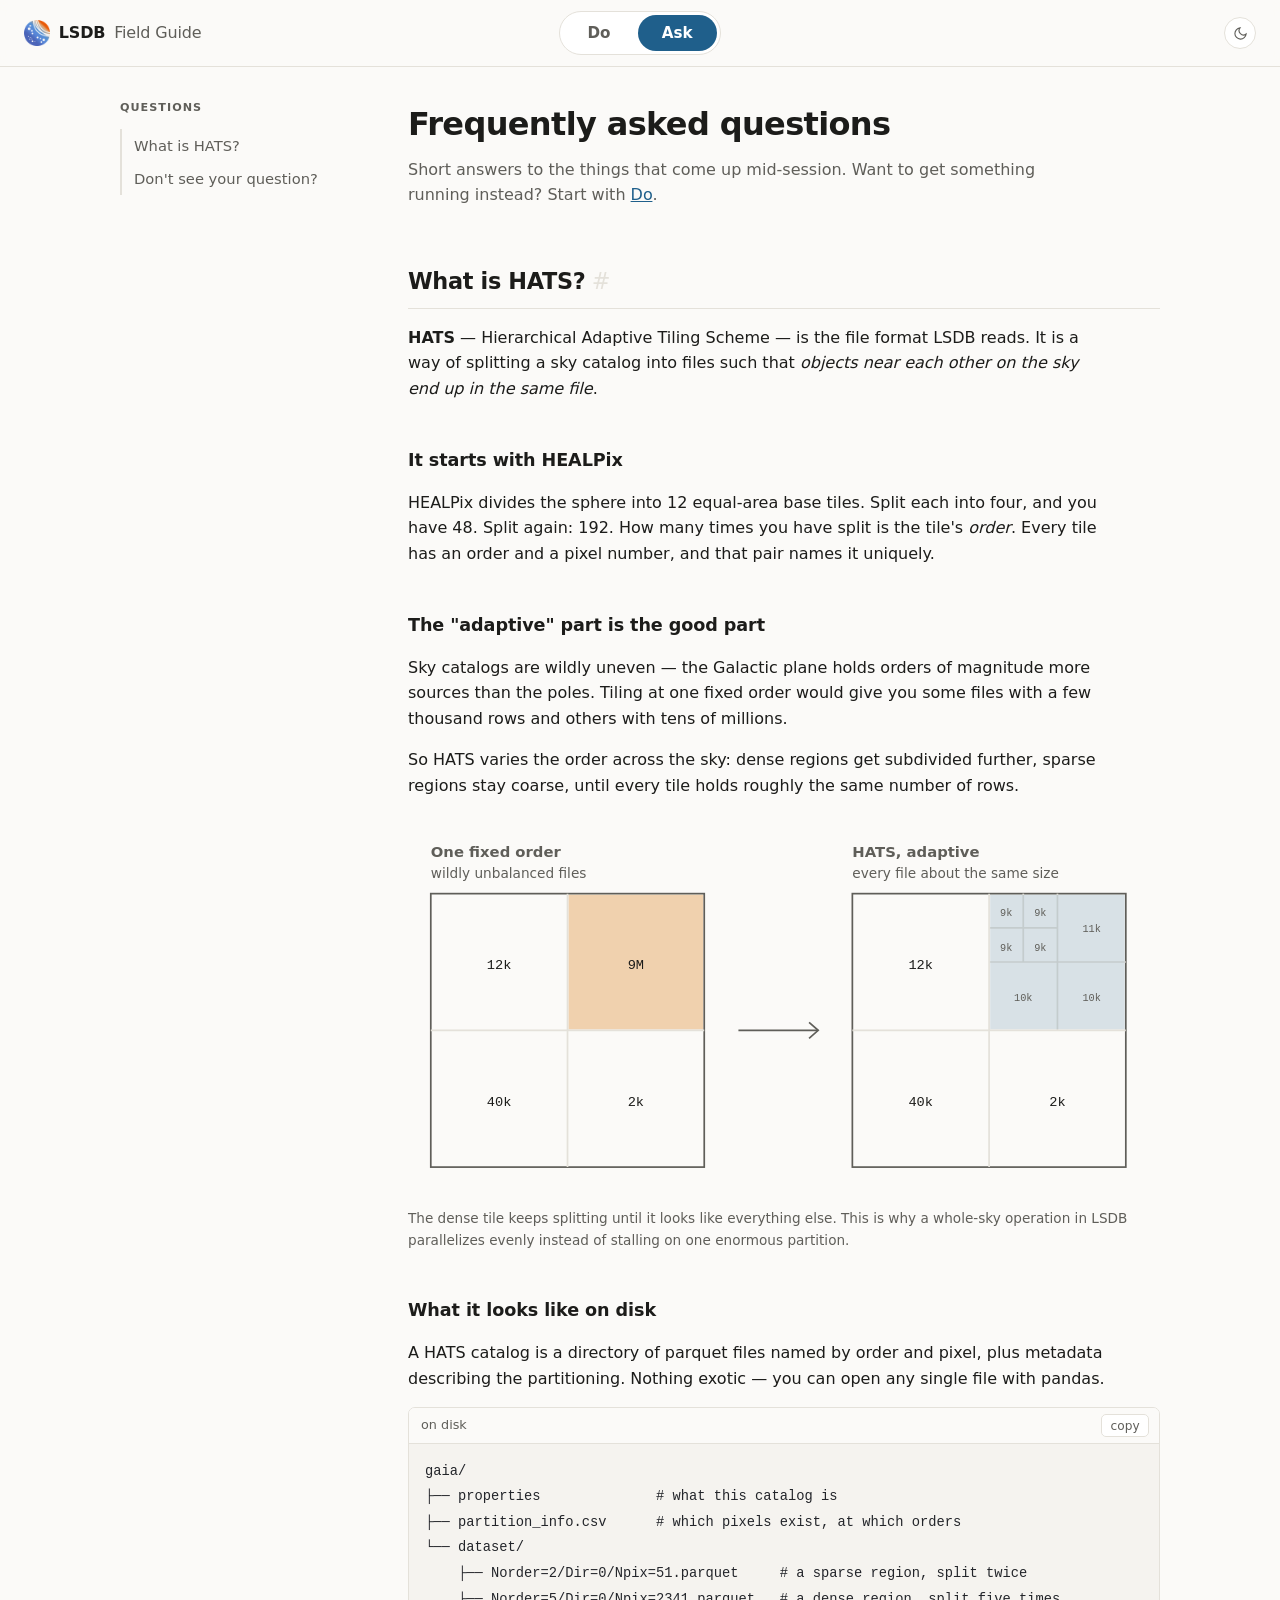
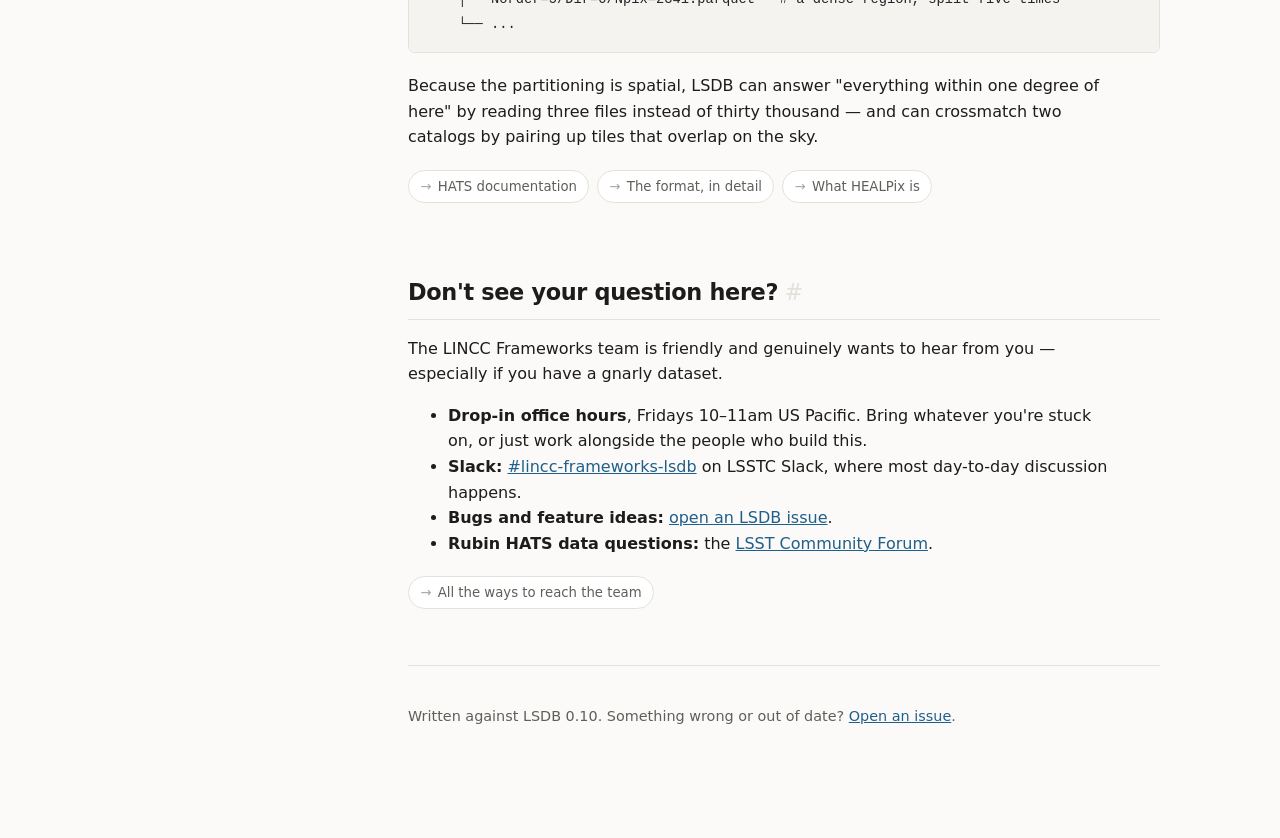
==== commit fce7d199: "Swap the gutter for promoted subsections and demoted callout labels Reverts the gutter layout in fav" ====
--- a/ask.html
+++ b/ask.html
@@ -57,129 +57,106 @@
          LSDB reads. It is a way of splitting a sky catalog into files such that
          <em>objects near each other on the sky end up in the same file</em>.</p>
 
-      <div class="sub" id="hats-healpix">
+      <h3 id="hats-healpix">It starts with HEALPix</h3>
+      <p>HEALPix divides the sphere into 12 equal-area base tiles. Split each into four, and you
+         have 48. Split again: 192. How many times you have split is the tile's <em>order</em>.
+         Every tile has an order and a pixel number, and that pair names it uniquely.</p>
 
-        <h3>It starts with HEALPix</h3>
 
-        <div class="sub__body">
-        <p>HEALPix divides the sphere into 12 equal-area base tiles. Split each into four, and you
-           have 48. Split again: 192. How many times you have split is the tile's <em>order</em>.
-           Every tile has an order and a pixel number, and that pair names it uniquely.</p>
+      <h3 id="hats-adaptive">The "adaptive" part is the good part</h3>
+      <p>Sky catalogs are wildly uneven &mdash; the Galactic plane holds orders of magnitude more
+         sources than the poles. Tiling at one fixed order would give you some files with a few
+         thousand rows and others with tens of millions.</p>
+      <p>So HATS varies the order across the sky: dense regions get subdivided further, sparse
+         regions stay coarse, until every tile holds roughly the same number of rows.</p>
 
-        </div>
+      <figure class="figure">
+        <svg viewBox="0 0 660 330" role="img" aria-labelledby="hats-fig-title">
+          <title id="hats-fig-title">One fixed order gives unbalanced tiles; HATS subdivides dense regions until every tile holds a similar number of rows.</title>
 
+          <text x="20" y="30" style="fill: var(--muted); font: 600 13px var(--sans)">One fixed order</text>
+          <text x="20" y="48" style="fill: var(--muted); font: 12px var(--sans)">wildly unbalanced files</text>
+
+          <g style="stroke: var(--border); fill: none; stroke-width: 1.5">
+            <rect x="20" y="62" width="240" height="240" style="stroke: var(--muted)"/>
+            <line x1="140" y1="62" x2="140" y2="302"/>
+            <line x1="20" y1="182" x2="260" y2="182"/>
+          </g>
+          <rect x="141" y="63" width="118" height="118" style="fill: var(--warn-bd); opacity: 0.35"/>
+          <g style="fill: var(--text); font: 12px var(--mono); text-anchor: middle">
+            <text x="80" y="128">12k</text>
+            <text x="200" y="128">9M</text>
+            <text x="80" y="248">40k</text>
+            <text x="200" y="248">2k</text>
+          </g>
+
+          <g style="stroke: var(--muted); fill: none; stroke-width: 1.5">
+            <line x1="290" y1="182" x2="360" y2="182"/>
+            <path d="M352 175 L360 182 L352 189"/>
+          </g>
+
+          <text x="390" y="30" style="fill: var(--muted); font: 600 13px var(--sans)">HATS, adaptive</text>
+          <text x="390" y="48" style="fill: var(--muted); font: 12px var(--sans)">every file about the same size</text>
+
+          <g style="stroke: var(--border); fill: none; stroke-width: 1.5">
+            <rect x="390" y="62" width="240" height="240" style="stroke: var(--muted)"/>
+            <line x1="510" y1="62" x2="510" y2="302"/>
+            <line x1="390" y1="182" x2="630" y2="182"/>
+            <line x1="570" y1="62" x2="570" y2="182"/>
+            <line x1="510" y1="122" x2="630" y2="122"/>
+            <line x1="540" y1="62" x2="540" y2="122"/>
+            <line x1="510" y1="92" x2="570" y2="92"/>
+          </g>
+          <g style="fill: var(--accent); opacity: 0.16">
+            <rect x="511" y="63" width="118" height="118"/>
+          </g>
+          <g style="fill: var(--text); font: 12px var(--mono); text-anchor: middle">
+            <text x="450" y="128">12k</text>
+            <text x="450" y="248">40k</text>
+            <text x="570" y="248">2k</text>
+          </g>
+          <g style="fill: var(--muted); font: 9px var(--mono); text-anchor: middle">
+            <text x="525" y="82">9k</text>
+            <text x="555" y="82">9k</text>
+            <text x="525" y="112">9k</text>
+            <text x="555" y="112">9k</text>
+            <text x="600" y="96">11k</text>
+            <text x="540" y="156">10k</text>
+            <text x="600" y="156">10k</text>
+          </g>
+        </svg>
+        <figcaption>The dense tile keeps splitting until it looks like everything else. This is why
+          a whole-sky operation in LSDB parallelizes evenly instead of stalling on one enormous
+          partition.</figcaption>
+      </figure>
+
+
+      <h3 id="hats-on-disk">What it looks like on disk</h3>
+      <p>A HATS catalog is a directory of parquet files named by order and pixel, plus metadata
+         describing the partitioning. Nothing exotic &mdash; you can open any single file with
+         pandas.</p>
+
+      <div class="snippet" data-setup="none" data-verify="skip" data-skip-reason="illustrative directory listing">
+        <div class="snippet__bar"><span class="snippet__label">on disk</span></div>
+        <pre><code>gaia/
+├── properties              # what this catalog is
+├── partition_info.csv      # which pixels exist, at which orders
+└── dataset/
+    ├── Norder=2/Dir=0/Npix=51.parquet     # a sparse region, split twice
+    ├── Norder=5/Dir=0/Npix=2341.parquet   # a dense region, split five times
+    └── ...</code></pre>
       </div>
 
+      <p>Because the partitioning is spatial, LSDB can answer "everything within one degree of
+         here" by reading three files instead of thirty thousand &mdash; and can crossmatch two
+         catalogs by pairing up tiles that overlap on the sky.</p>
 
-      <div class="sub" id="hats-adaptive">
-
-        <h3>The "adaptive" part is the good part</h3>
-
-        <div class="sub__body">
-        <p>Sky catalogs are wildly uneven &mdash; the Galactic plane holds orders of magnitude more
-           sources than the poles. Tiling at one fixed order would give you some files with a few
-           thousand rows and others with tens of millions.</p>
-        <p>So HATS varies the order across the sky: dense regions get subdivided further, sparse
-           regions stay coarse, until every tile holds roughly the same number of rows.</p>
-
-        <figure class="figure">
-          <svg viewBox="0 0 660 330" role="img" aria-labelledby="hats-fig-title">
-            <title id="hats-fig-title">One fixed order gives unbalanced tiles; HATS subdivides dense regions until every tile holds a similar number of rows.</title>
-
-            <text x="20" y="30" style="fill: var(--muted); font: 600 13px var(--sans)">One fixed order</text>
-            <text x="20" y="48" style="fill: var(--muted); font: 12px var(--sans)">wildly unbalanced files</text>
-
-            <g style="stroke: var(--border); fill: none; stroke-width: 1.5">
-              <rect x="20" y="62" width="240" height="240" style="stroke: var(--muted)"/>
-              <line x1="140" y1="62" x2="140" y2="302"/>
-              <line x1="20" y1="182" x2="260" y2="182"/>
-            </g>
-            <rect x="141" y="63" width="118" height="118" style="fill: var(--warn-bd); opacity: 0.35"/>
-            <g style="fill: var(--text); font: 12px var(--mono); text-anchor: middle">
-              <text x="80" y="128">12k</text>
-              <text x="200" y="128">9M</text>
-              <text x="80" y="248">40k</text>
-              <text x="200" y="248">2k</text>
-            </g>
-
-            <g style="stroke: var(--muted); fill: none; stroke-width: 1.5">
-              <line x1="290" y1="182" x2="360" y2="182"/>
-              <path d="M352 175 L360 182 L352 189"/>
-            </g>
-
-            <text x="390" y="30" style="fill: var(--muted); font: 600 13px var(--sans)">HATS, adaptive</text>
-            <text x="390" y="48" style="fill: var(--muted); font: 12px var(--sans)">every file about the same size</text>
-
-            <g style="stroke: var(--border); fill: none; stroke-width: 1.5">
-              <rect x="390" y="62" width="240" height="240" style="stroke: var(--muted)"/>
-              <line x1="510" y1="62" x2="510" y2="302"/>
-              <line x1="390" y1="182" x2="630" y2="182"/>
-              <line x1="570" y1="62" x2="570" y2="182"/>
-              <line x1="510" y1="122" x2="630" y2="122"/>
-              <line x1="540" y1="62" x2="540" y2="122"/>
-              <line x1="510" y1="92" x2="570" y2="92"/>
-            </g>
-            <g style="fill: var(--accent); opacity: 0.16">
-              <rect x="511" y="63" width="118" height="118"/>
-            </g>
-            <g style="fill: var(--text); font: 12px var(--mono); text-anchor: middle">
-              <text x="450" y="128">12k</text>
-              <text x="450" y="248">40k</text>
-              <text x="570" y="248">2k</text>
-            </g>
-            <g style="fill: var(--muted); font: 9px var(--mono); text-anchor: middle">
-              <text x="525" y="82">9k</text>
-              <text x="555" y="82">9k</text>
-              <text x="525" y="112">9k</text>
-              <text x="555" y="112">9k</text>
-              <text x="600" y="96">11k</text>
-              <text x="540" y="156">10k</text>
-              <text x="600" y="156">10k</text>
-            </g>
-          </svg>
-          <figcaption>The dense tile keeps splitting until it looks like everything else. This is why
-            a whole-sky operation in LSDB parallelizes evenly instead of stalling on one enormous
-            partition.</figcaption>
-        </figure>
-
-        </div>
-
+      <div class="links">
+        <a href="https://hats.readthedocs.io/en/stable/">HATS documentation</a>
+        <a href="https://docs.lsdb.io/en/stable/data-access/hats.html">The format, in detail</a>
+        <a href="https://healpix.sourceforge.io/">What HEALPix is</a>
       </div>
 
-
-      <div class="sub" id="hats-on-disk">
-
-        <h3>What it looks like on disk</h3>
-
-        <div class="sub__body">
-        <p>A HATS catalog is a directory of parquet files named by order and pixel, plus metadata
-           describing the partitioning. Nothing exotic &mdash; you can open any single file with
-           pandas.</p>
-
-        <div class="snippet" data-setup="none" data-verify="skip" data-skip-reason="illustrative directory listing">
-          <div class="snippet__bar"><span class="snippet__label">on disk</span></div>
-          <pre><code>gaia/
-  ├── properties              # what this catalog is
-  ├── partition_info.csv      # which pixels exist, at which orders
-  └── dataset/
-      ├── Norder=2/Dir=0/Npix=51.parquet     # a sparse region, split twice
-      ├── Norder=5/Dir=0/Npix=2341.parquet   # a dense region, split five times
-      └── ...</code></pre>
-        </div>
-
-        <p>Because the partitioning is spatial, LSDB can answer "everything within one degree of
-           here" by reading three files instead of thirty thousand &mdash; and can crossmatch two
-           catalogs by pairing up tiles that overlap on the sky.</p>
-
-        <div class="links">
-          <a href="https://hats.readthedocs.io/en/stable/">HATS documentation</a>
-          <a href="https://docs.lsdb.io/en/stable/data-access/hats.html">The format, in detail</a>
-          <a href="https://healpix.sourceforge.io/">What HEALPix is</a>
-        </div>
-
-        </div>
-
-      </div>
 
     </section>
 
--- a/assets/style.css
+++ b/assets/style.css
@@ -124,7 +124,7 @@
   display: grid;
   grid-template-columns: 15rem minmax(0, 1fr);
   gap: 3rem;
-  max-width: 74rem;
+  max-width: 68rem;
   margin: 0 auto;
   padding: 2rem 1.5rem 6rem;
 }
@@ -164,19 +164,10 @@
   font-size: 1.4rem; letter-spacing: -0.015em; margin: 0 0 0.6rem;
   padding-bottom: 0.5rem; border-bottom: 1px solid var(--border);
 }
-.sub {
-  display: grid;
-  grid-template-columns: 10rem minmax(0, 1fr);
-  gap: 1.75rem;
-  margin-top: 2.75rem;
-}
-.sub h3 {
-  margin: 0.15rem 0 0; align-self: start;
-  font-size: 0.95rem; font-weight: 650; line-height: 1.4;
-  color: var(--text);
-}
-.sub__body > *:first-child { margin-top: 0; }
-.sub__body > *:last-child { margin-bottom: 0; }
+.section h3 {
+  font-size: 1.1rem; font-weight: 650; letter-spacing: -0.005em;
+  margin: 2.75rem 0 0.6rem;
+}
 .section p { max-width: 44rem; }
 .section ul { max-width: 44rem; }
 
@@ -229,9 +220,13 @@
 }
 .callout p:first-child { margin-top: 0; }
 .callout p:last-child { margin-bottom: 0; }
-.callout__title { font-weight: 650; display: block; margin-bottom: 0.3rem; }
+.callout__title {
+  display: block; margin-bottom: 0.5rem;
+  font-size: 0.72rem; font-weight: 700; letter-spacing: 0.09em;
+  text-transform: uppercase; color: var(--muted);
+}
 .callout--warn { background: var(--warn-bg); border-color: var(--warn-bd); border-left-width: 3px; color: var(--warn-tx); }
-.callout--warn .callout__title { color: var(--warn-tx); }
+.callout--warn .callout__title { color: var(--warn-tx); opacity: 0.95; }
 .callout--warn code { background: color-mix(in srgb, var(--warn-bd) 18%, transparent); }
 
 /* ---------- links out ---------- */
@@ -280,11 +275,6 @@
   .topbar { grid-template-columns: auto 1fr auto; padding: 0.6rem 0.9rem; gap: 0.6rem; }
   .topbar__brand span { display: none; }
   .topbar__nav a { padding: 0.35rem 1.1rem; }
-}
-
-@media (max-width: 62rem) {
-  .sub { grid-template-columns: 1fr; gap: 0.5rem; margin-top: 2.25rem; }
-  .sub h3 { font-size: 1rem; }
 }
 
 @media (max-width: 52rem) {
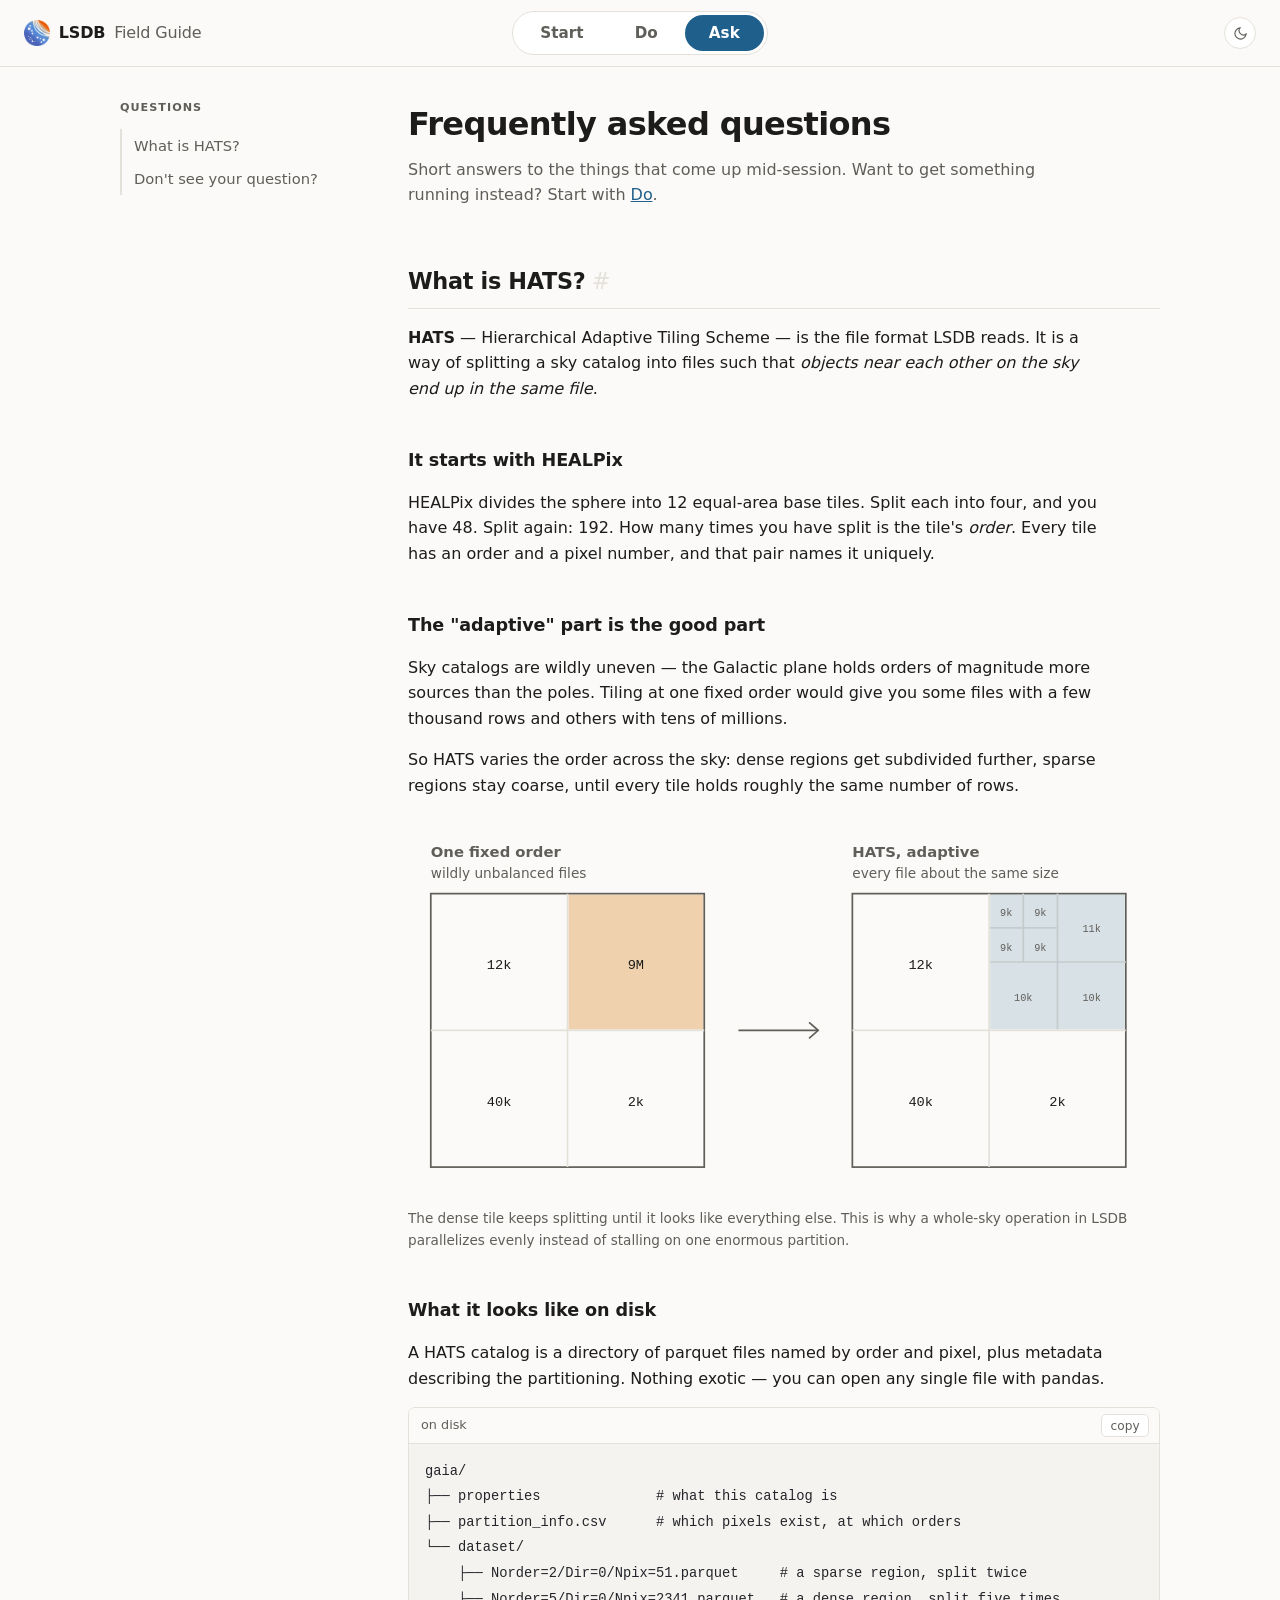
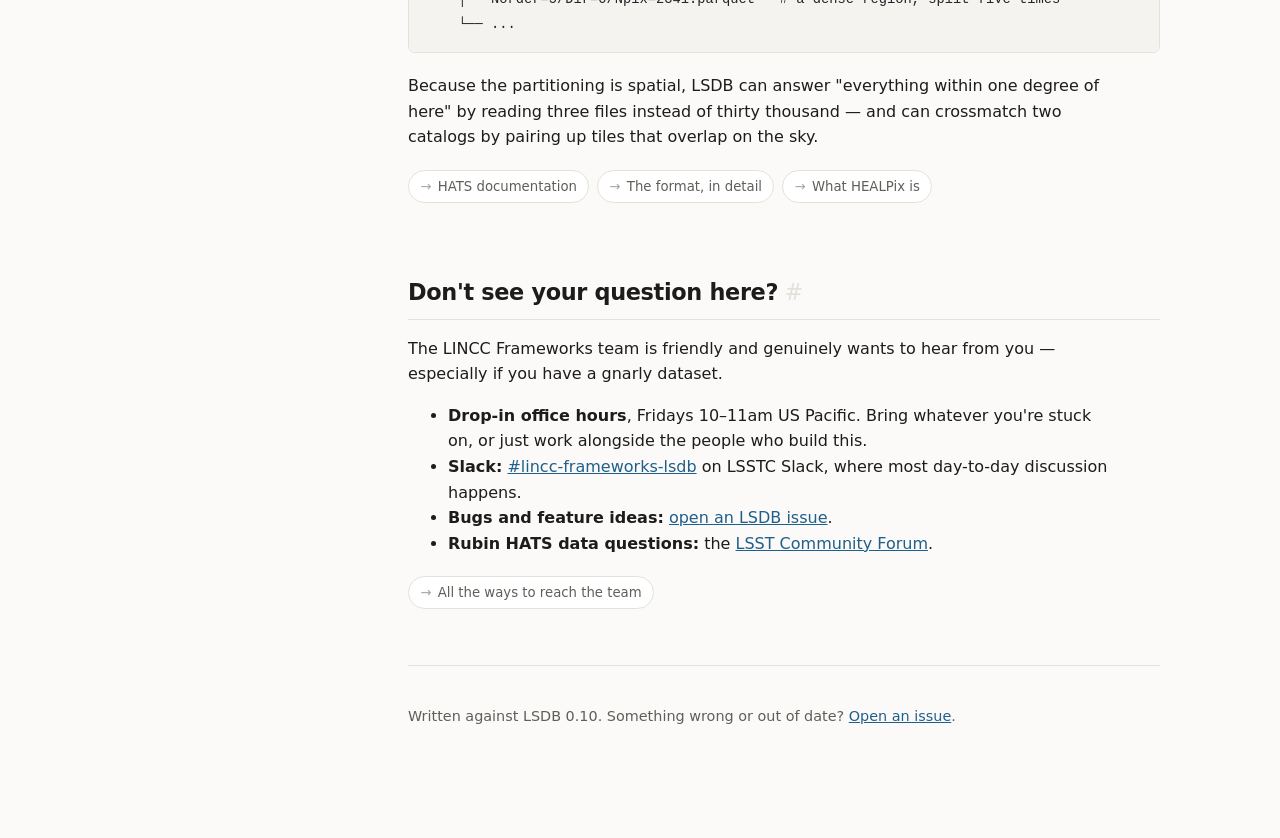
==== commit 2ee384c5: "Add a Start page; move Do to do.html The 'I want to...' heading promised a list and then delivered ~" ====
--- a/ask.html
+++ b/ask.html
@@ -21,7 +21,8 @@
     LSDB <span>Field Guide</span>
   </a>
   <nav class="topbar__nav">
-    <a href="index.html">Do</a>
+    <a href="index.html">Start</a>
+    <a href="do.html">Do</a>
     <a href="ask.html" aria-current="page">Ask</a>
   </nav>
   <div class="topbar__actions">
@@ -47,7 +48,7 @@
     <div class="pagehead">
       <h1>Frequently asked questions</h1>
       <p>Short answers to the things that come up mid-session. Want to get something running
-         instead? Start with <a href="index.html">Do</a>.</p>
+         instead? Start with <a href="do.html">Do</a>.</p>
     </div>
 
     <section class="section" id="what-is-hats">
--- a/assets/style.css
+++ b/assets/style.css
@@ -147,6 +147,29 @@
 
 .content { min-width: 0; }
 
+/* Start has no sidebar: one narrower column, centred. */
+.shell--solo { grid-template-columns: minmax(0, 1fr); max-width: 48rem; }
+
+/* ---------- doors into Do and Ask ---------- */
+
+.doors { display: grid; grid-template-columns: 1fr 1fr; gap: 1.1rem; margin: 2.75rem 0 3rem; }
+.door {
+  padding: 1.15rem 1.3rem; background: var(--surface);
+  border: 1px solid var(--border); border-radius: var(--radius);
+}
+.door h2 { margin: 0 0 0.45rem; font-size: 1.15rem; letter-spacing: -0.01em; }
+.door h2 a { text-decoration: none; }
+.door > p { margin: 0 0 0.85rem; color: var(--muted); font-size: 0.92rem; }
+.door ul { margin: 0; padding: 0; list-style: none; }
+.door li { margin-bottom: 0.3rem; }
+.door li a { color: var(--muted); font-size: 0.9rem; text-decoration: none; }
+.door li a::before { content: "\2192"; opacity: 0.5; margin-right: 0.4rem; }
+.door li a:hover { color: var(--accent); }
+
+@media (max-width: 40rem) {
+  .doors { grid-template-columns: 1fr; }
+}
+
 /* ---------- page head ---------- */
 
 .pagehead { margin-bottom: 2.5rem; }
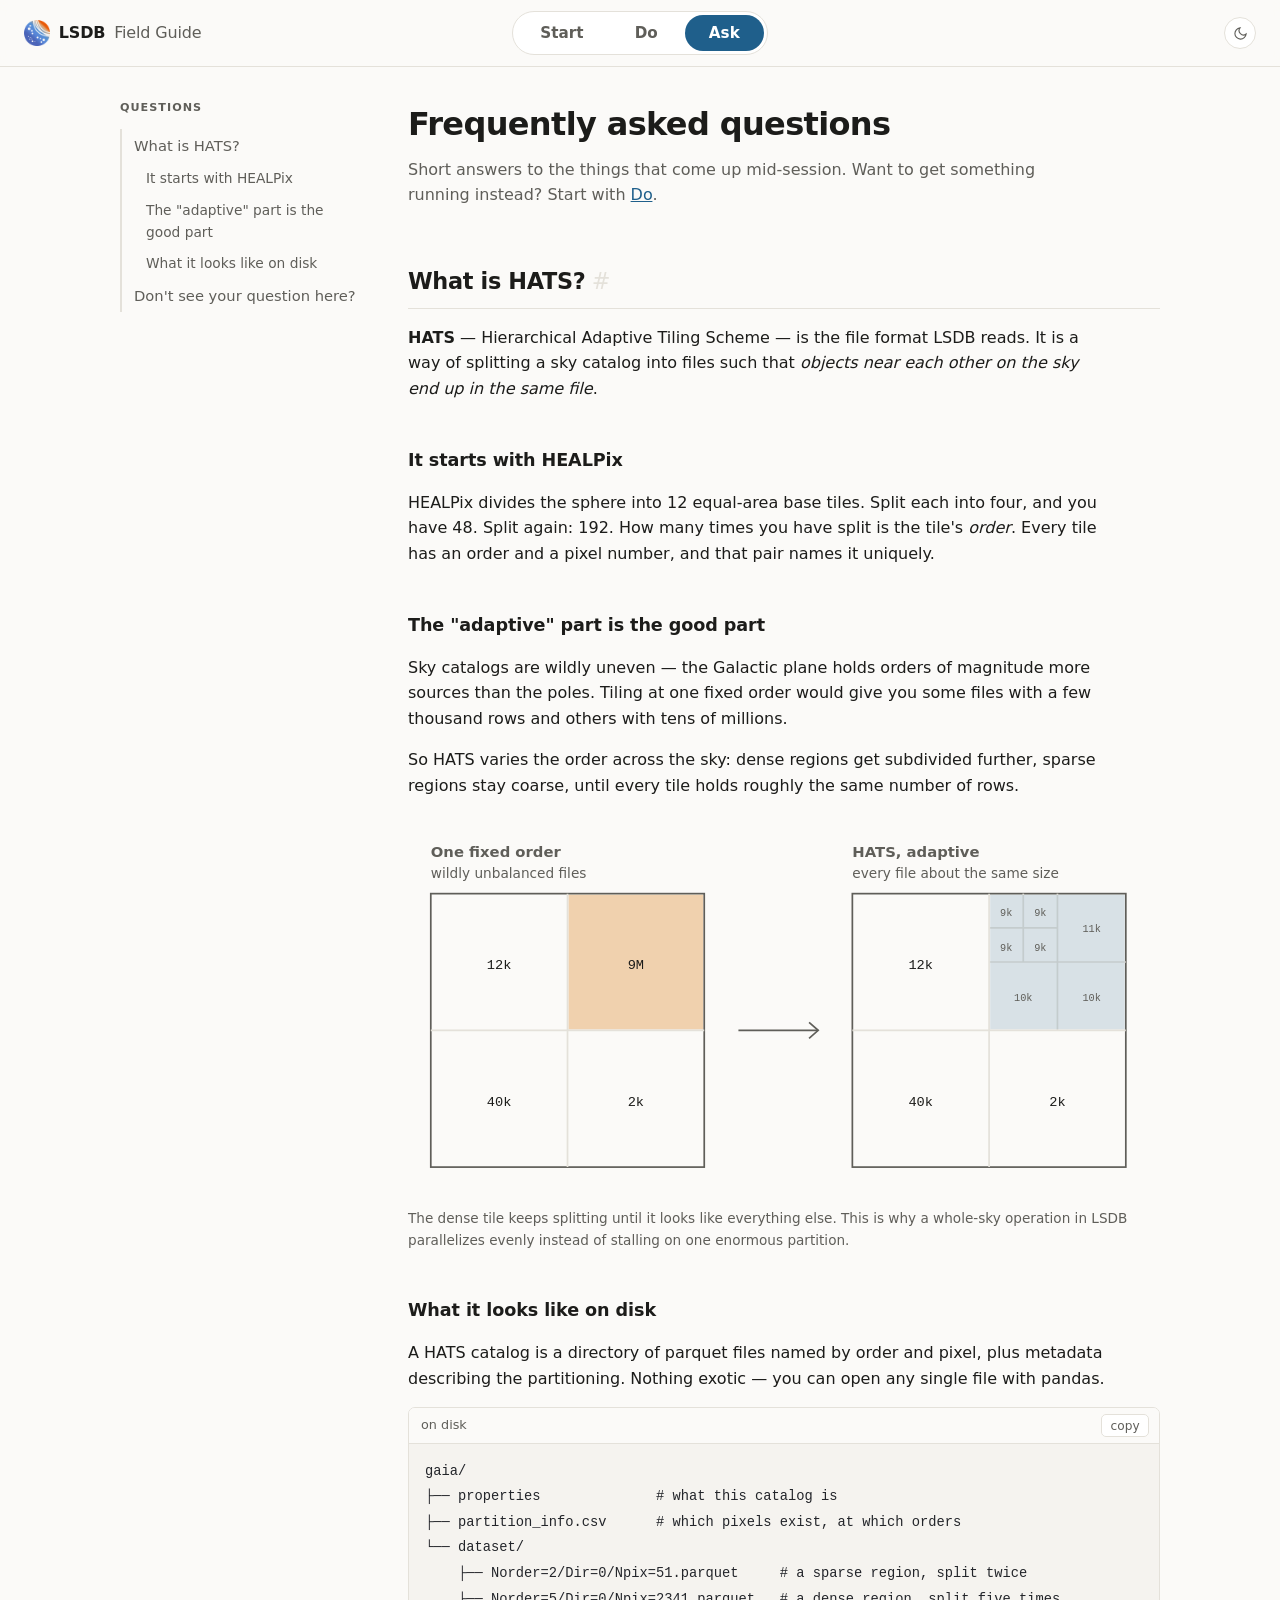
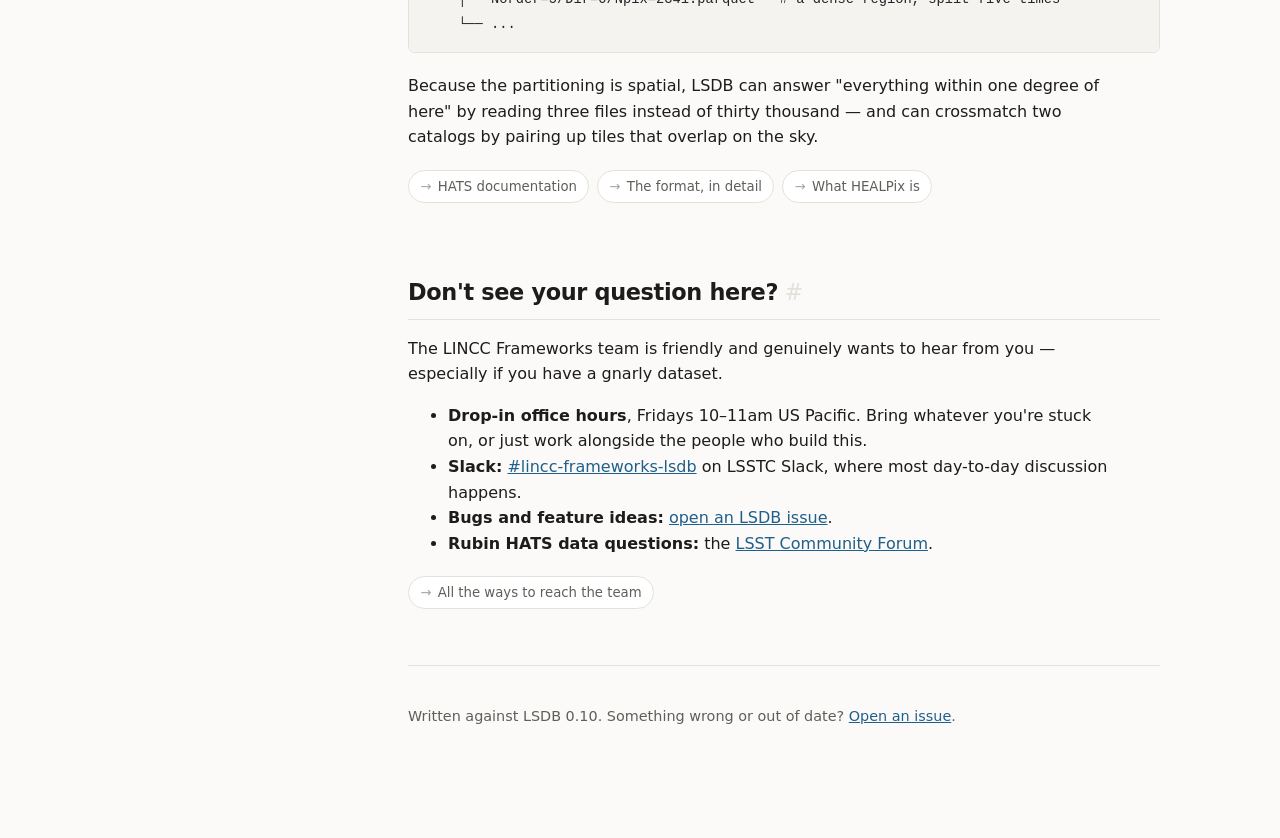
==== commit 266fc699: "Reword go faster, add region search, generate the sidebar from headings - 'cut it down first' is rew" ====
--- a/ask.html
+++ b/ask.html
@@ -39,7 +39,10 @@
     <h2>Questions</h2>
     <ol>
       <li><a href="#what-is-hats">What is HATS?</a></li>
-      <li><a href="#more-help">Don't see your question?</a></li>
+      <li class="is-sub"><a href="#hats-healpix">It starts with HEALPix</a></li>
+      <li class="is-sub"><a href="#hats-adaptive">The "adaptive" part is the good part</a></li>
+      <li class="is-sub"><a href="#hats-on-disk">What it looks like on disk</a></li>
+      <li><a href="#more-help">Don't see your question here?</a></li>
     </ol>
   </nav>
 
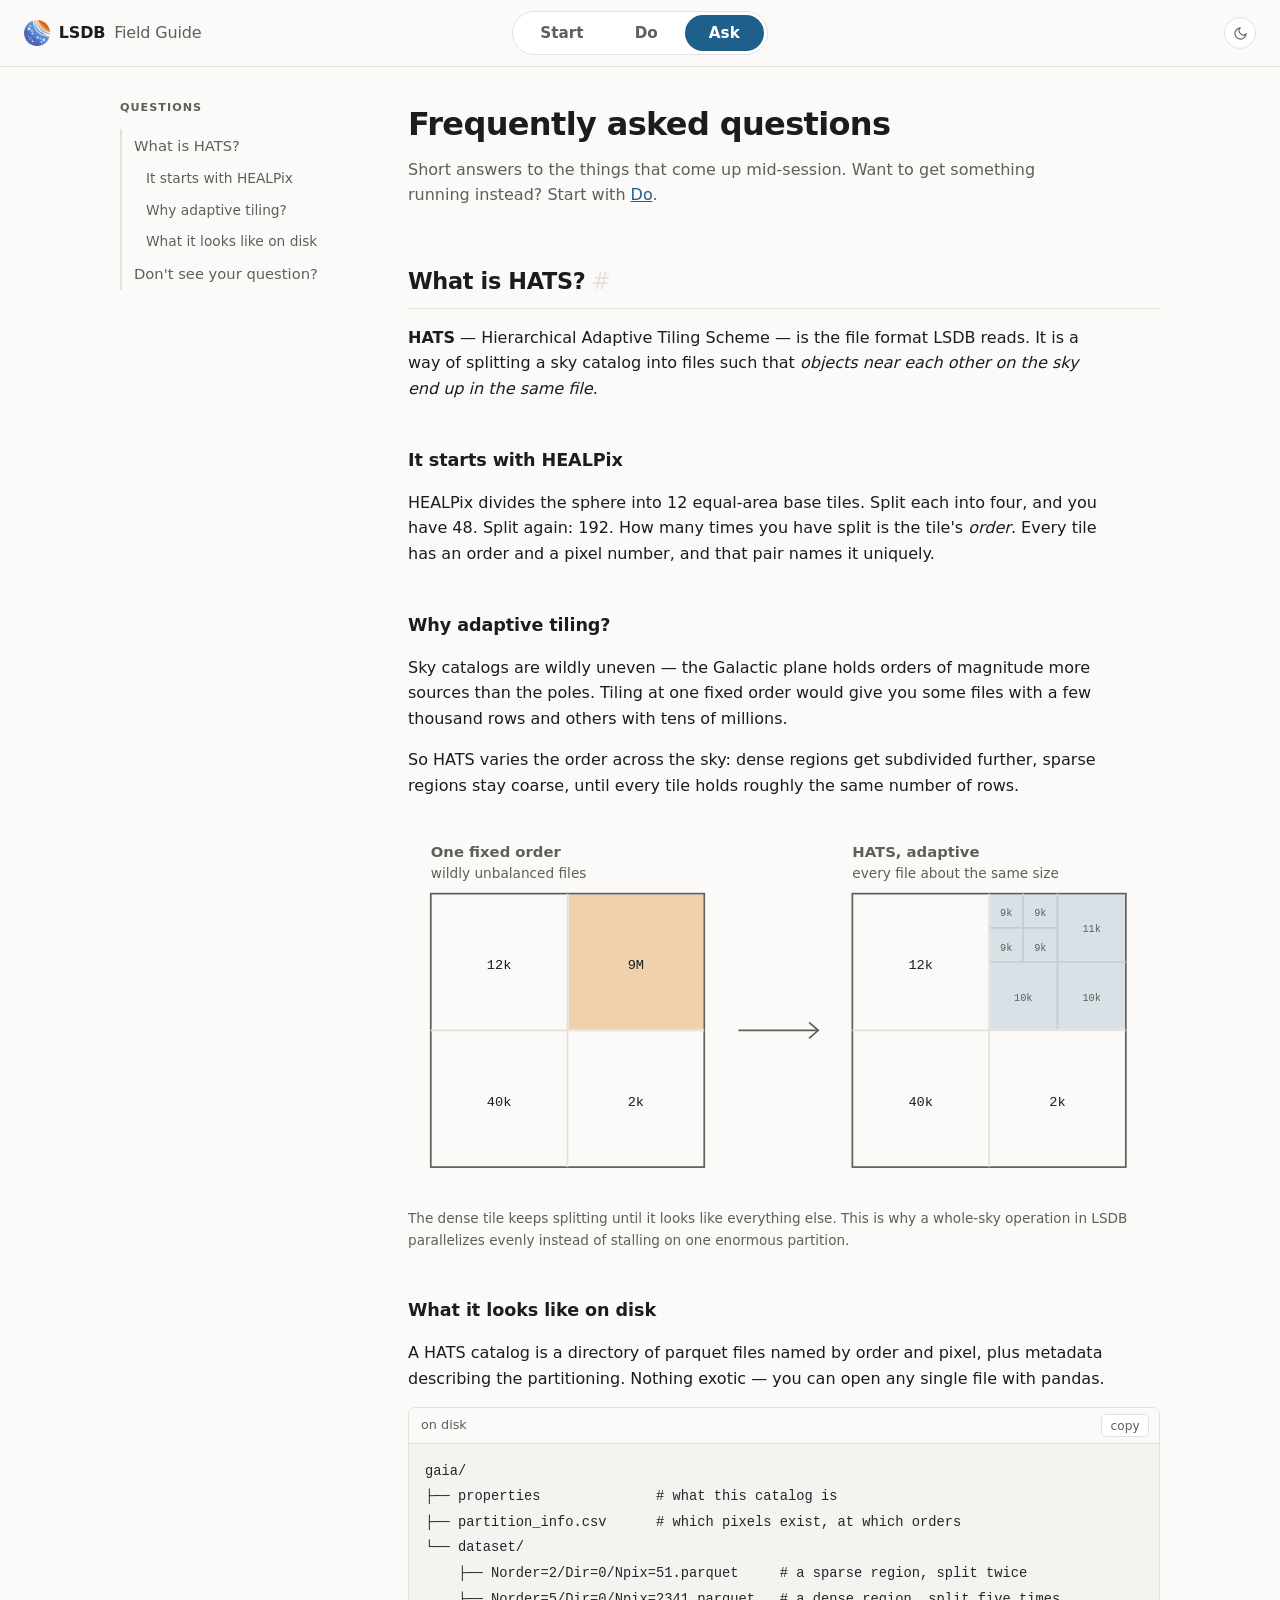
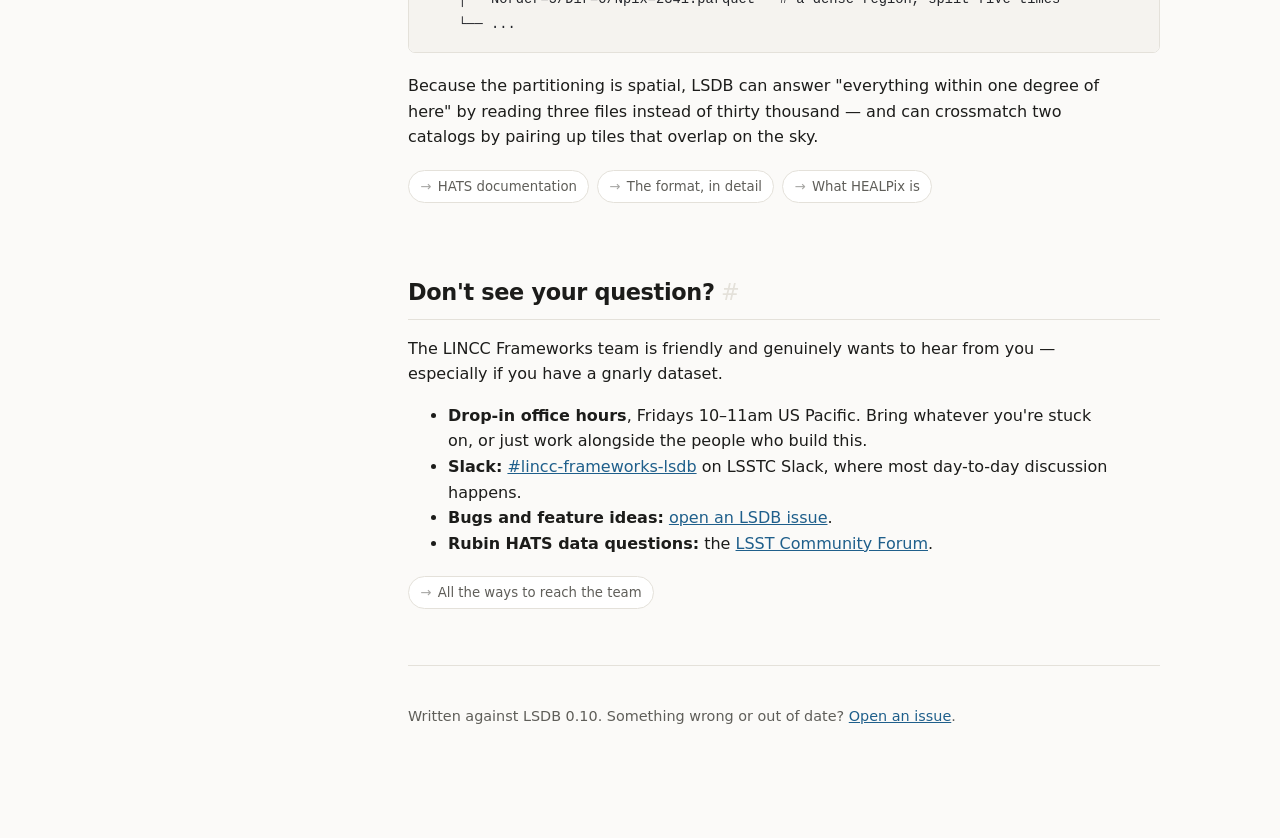
==== commit 64e5d788: "Shorten headings so every sidebar entry fits on one line Three headings wrapped in the 15rem sidebar" ====
--- a/ask.html
+++ b/ask.html
@@ -40,9 +40,9 @@
     <ol>
       <li><a href="#what-is-hats">What is HATS?</a></li>
       <li class="is-sub"><a href="#hats-healpix">It starts with HEALPix</a></li>
-      <li class="is-sub"><a href="#hats-adaptive">The "adaptive" part is the good part</a></li>
+      <li class="is-sub"><a href="#hats-adaptive">Why adaptive tiling?</a></li>
       <li class="is-sub"><a href="#hats-on-disk">What it looks like on disk</a></li>
-      <li><a href="#more-help">Don't see your question here?</a></li>
+      <li><a href="#more-help">Don't see your question?</a></li>
     </ol>
   </nav>
 
@@ -67,7 +67,7 @@
          Every tile has an order and a pixel number, and that pair names it uniquely.</p>
 
 
-      <h3 id="hats-adaptive">The "adaptive" part is the good part</h3>
+      <h3 id="hats-adaptive">Why adaptive tiling?</h3>
       <p>Sky catalogs are wildly uneven &mdash; the Galactic plane holds orders of magnitude more
          sources than the poles. Tiling at one fixed order would give you some files with a few
          thousand rows and others with tens of millions.</p>
@@ -165,7 +165,7 @@
     </section>
 
     <section class="section" id="more-help">
-      <h2>Don't see your question here?<a class="anchor" href="#more-help">#</a></h2>
+      <h2>Don't see your question?<a class="anchor" href="#more-help">#</a></h2>
       <p>The LINCC Frameworks team is friendly and genuinely wants to hear from you &mdash;
          especially if you have a gnarly dataset.</p>
       <ul>
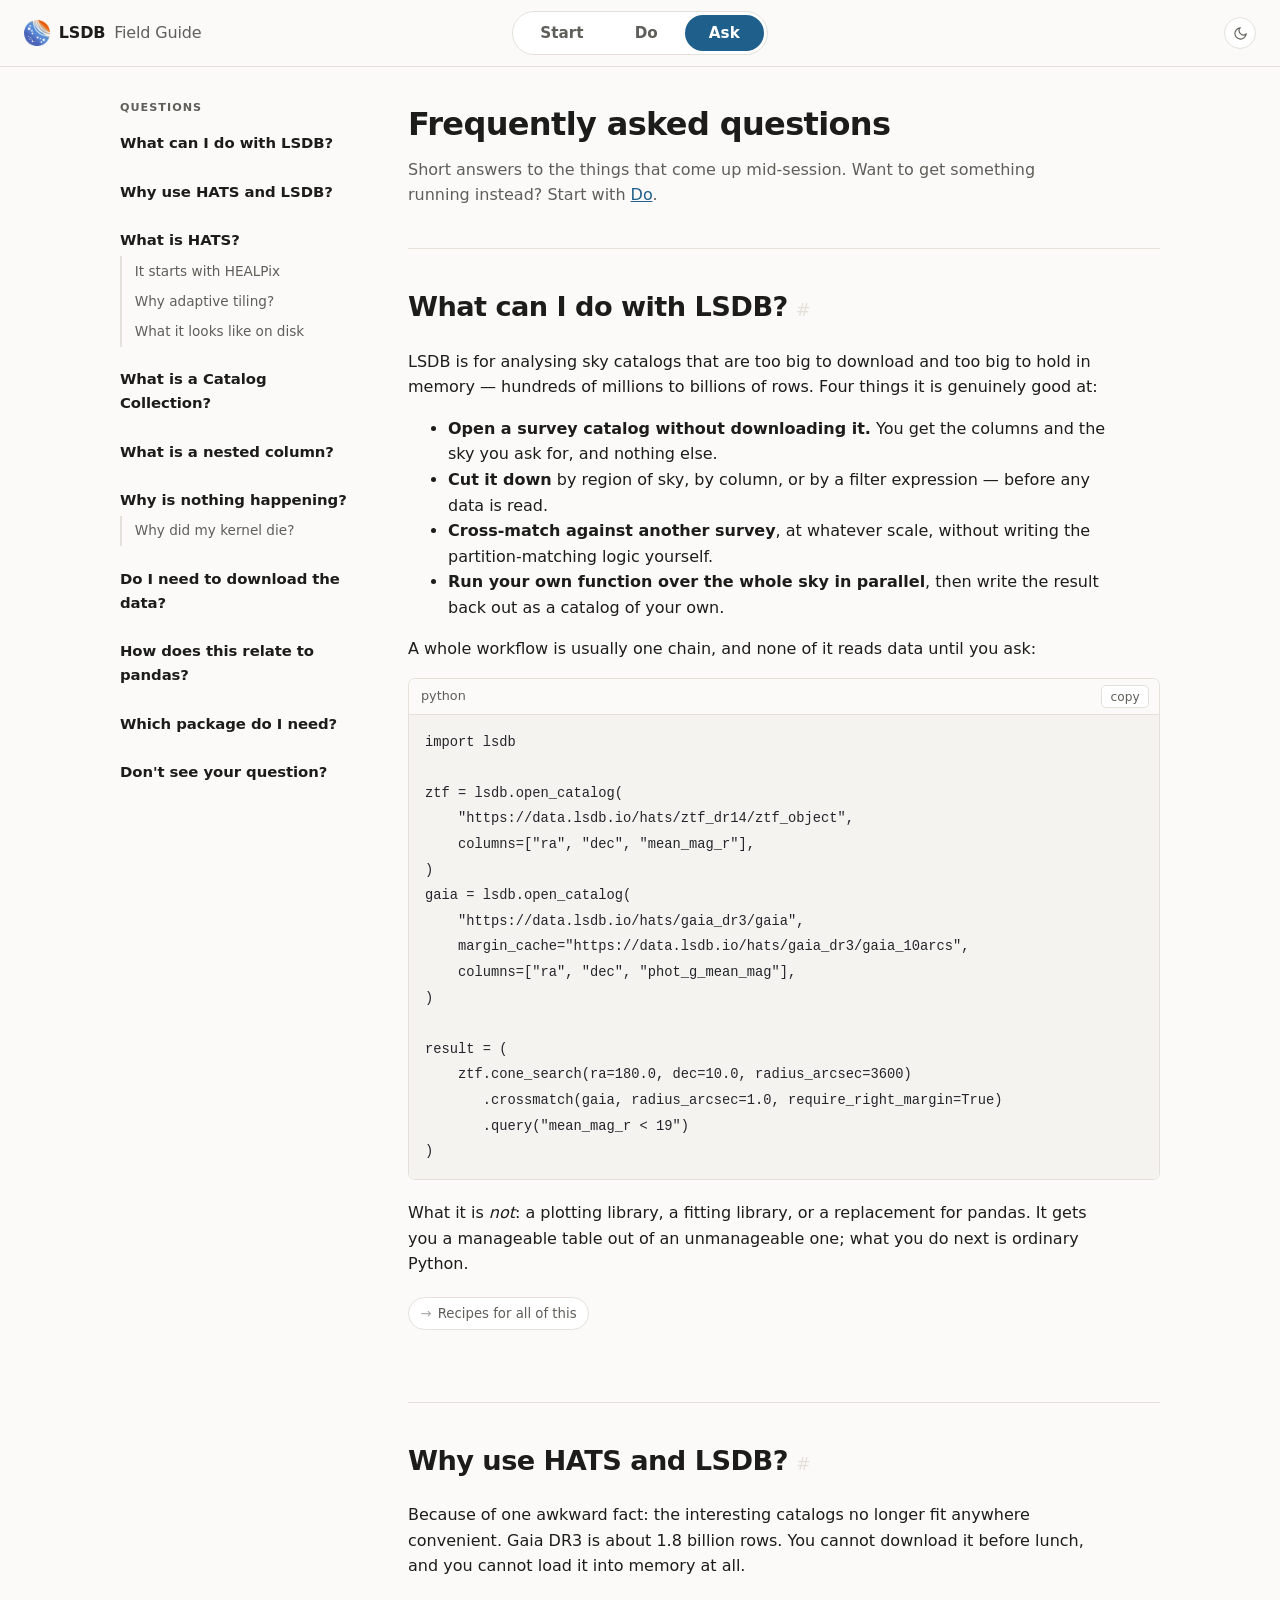
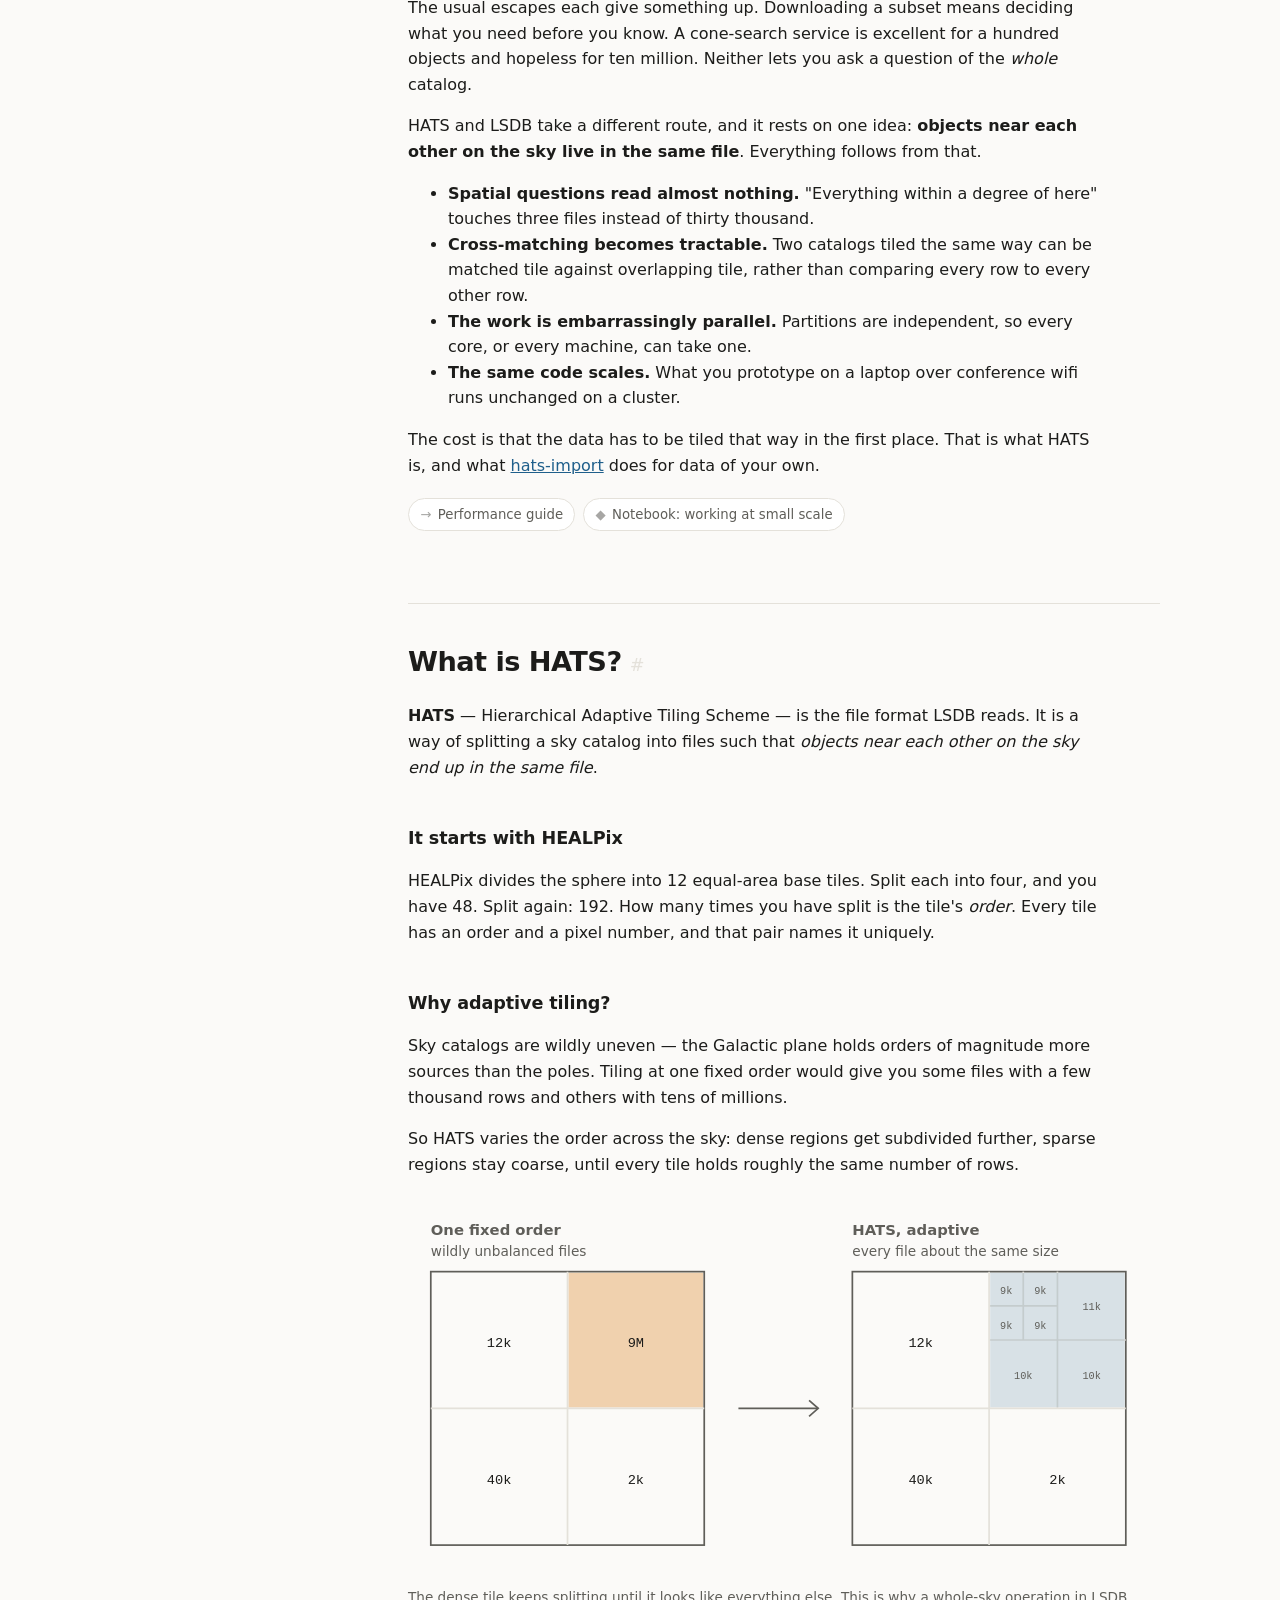
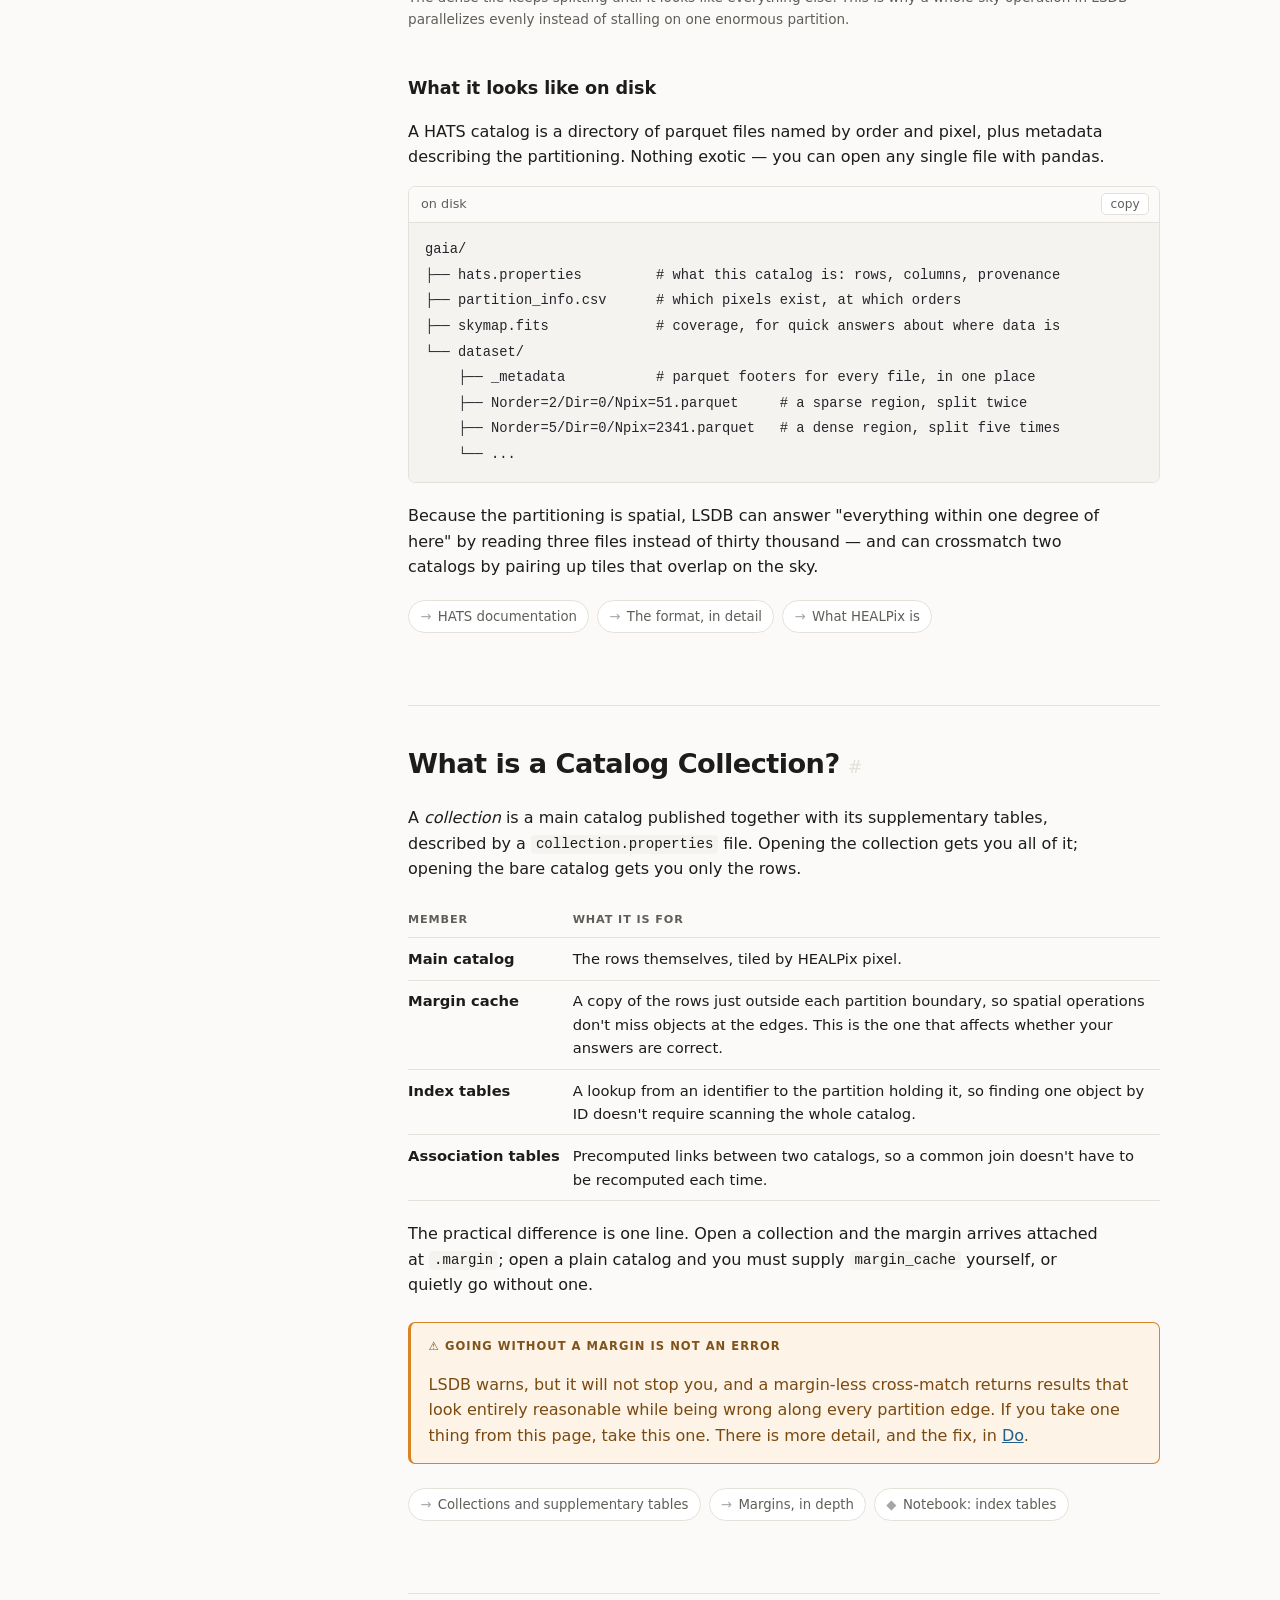
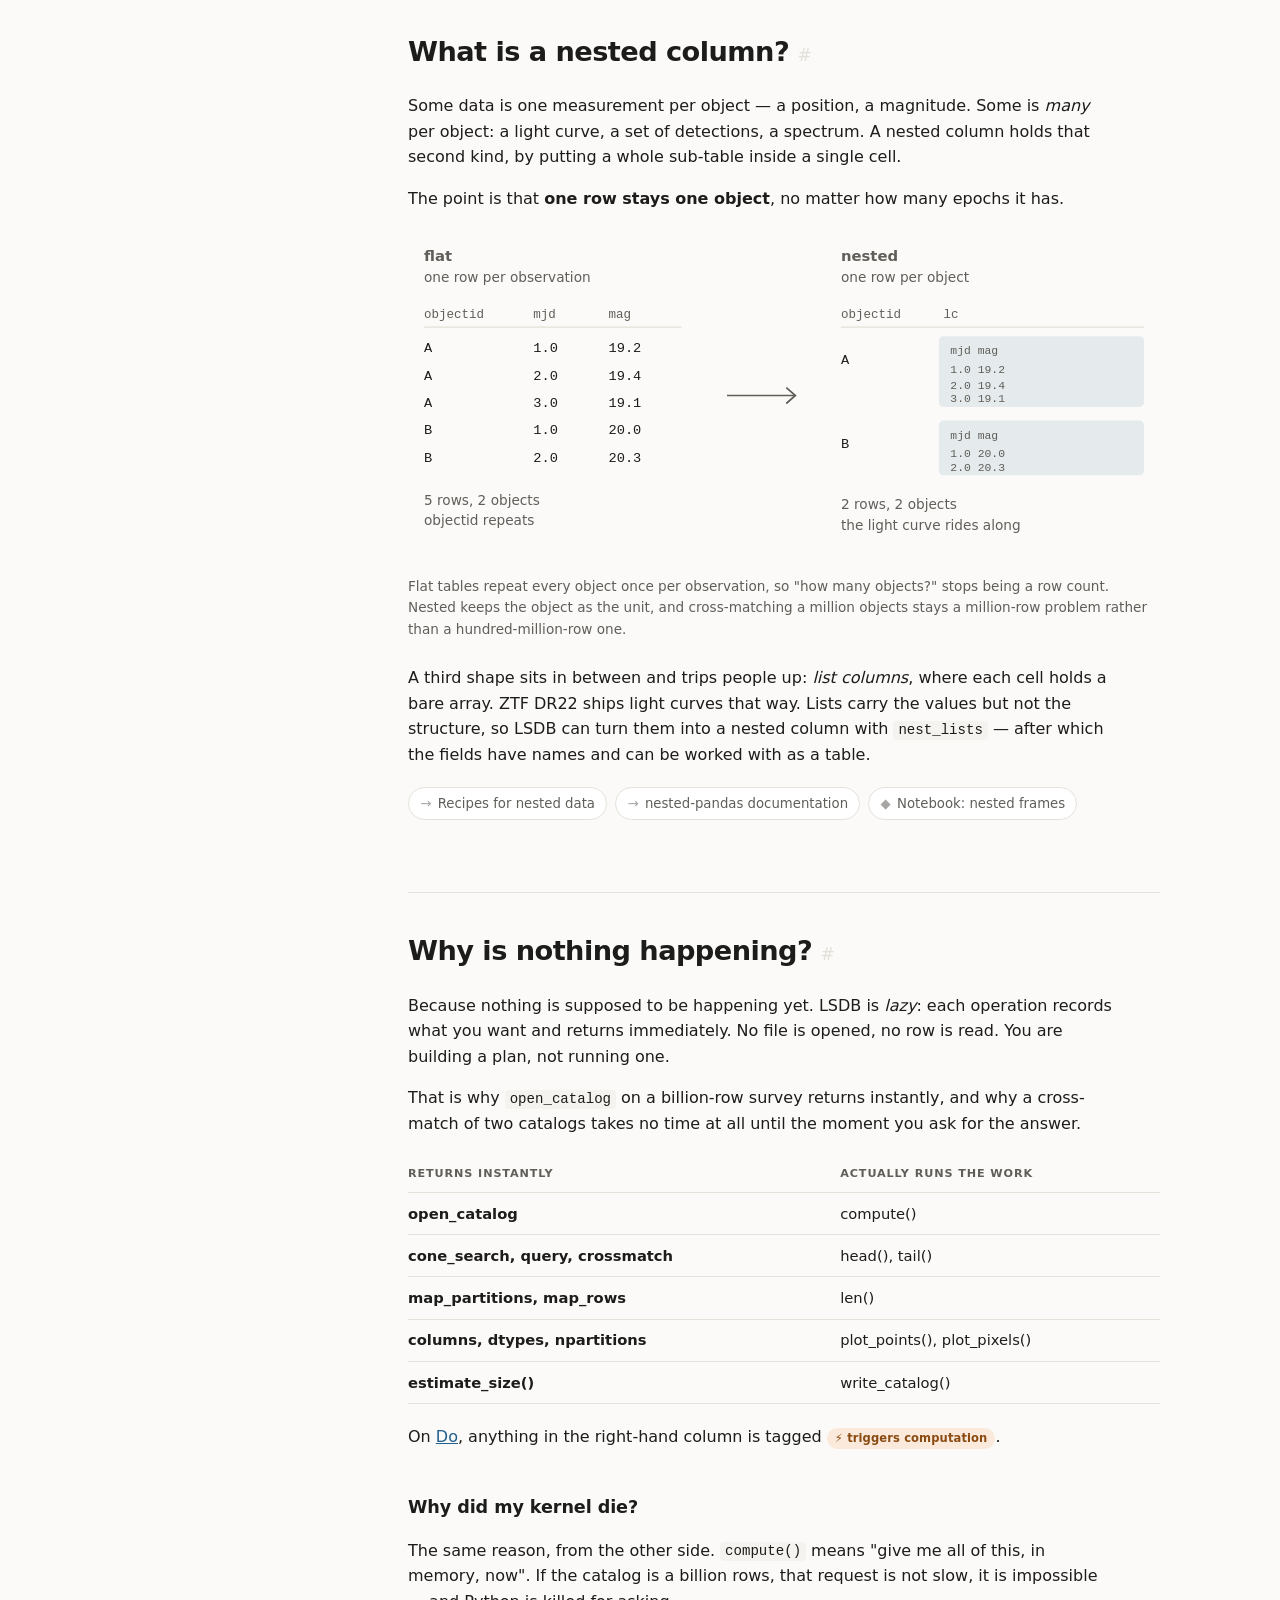
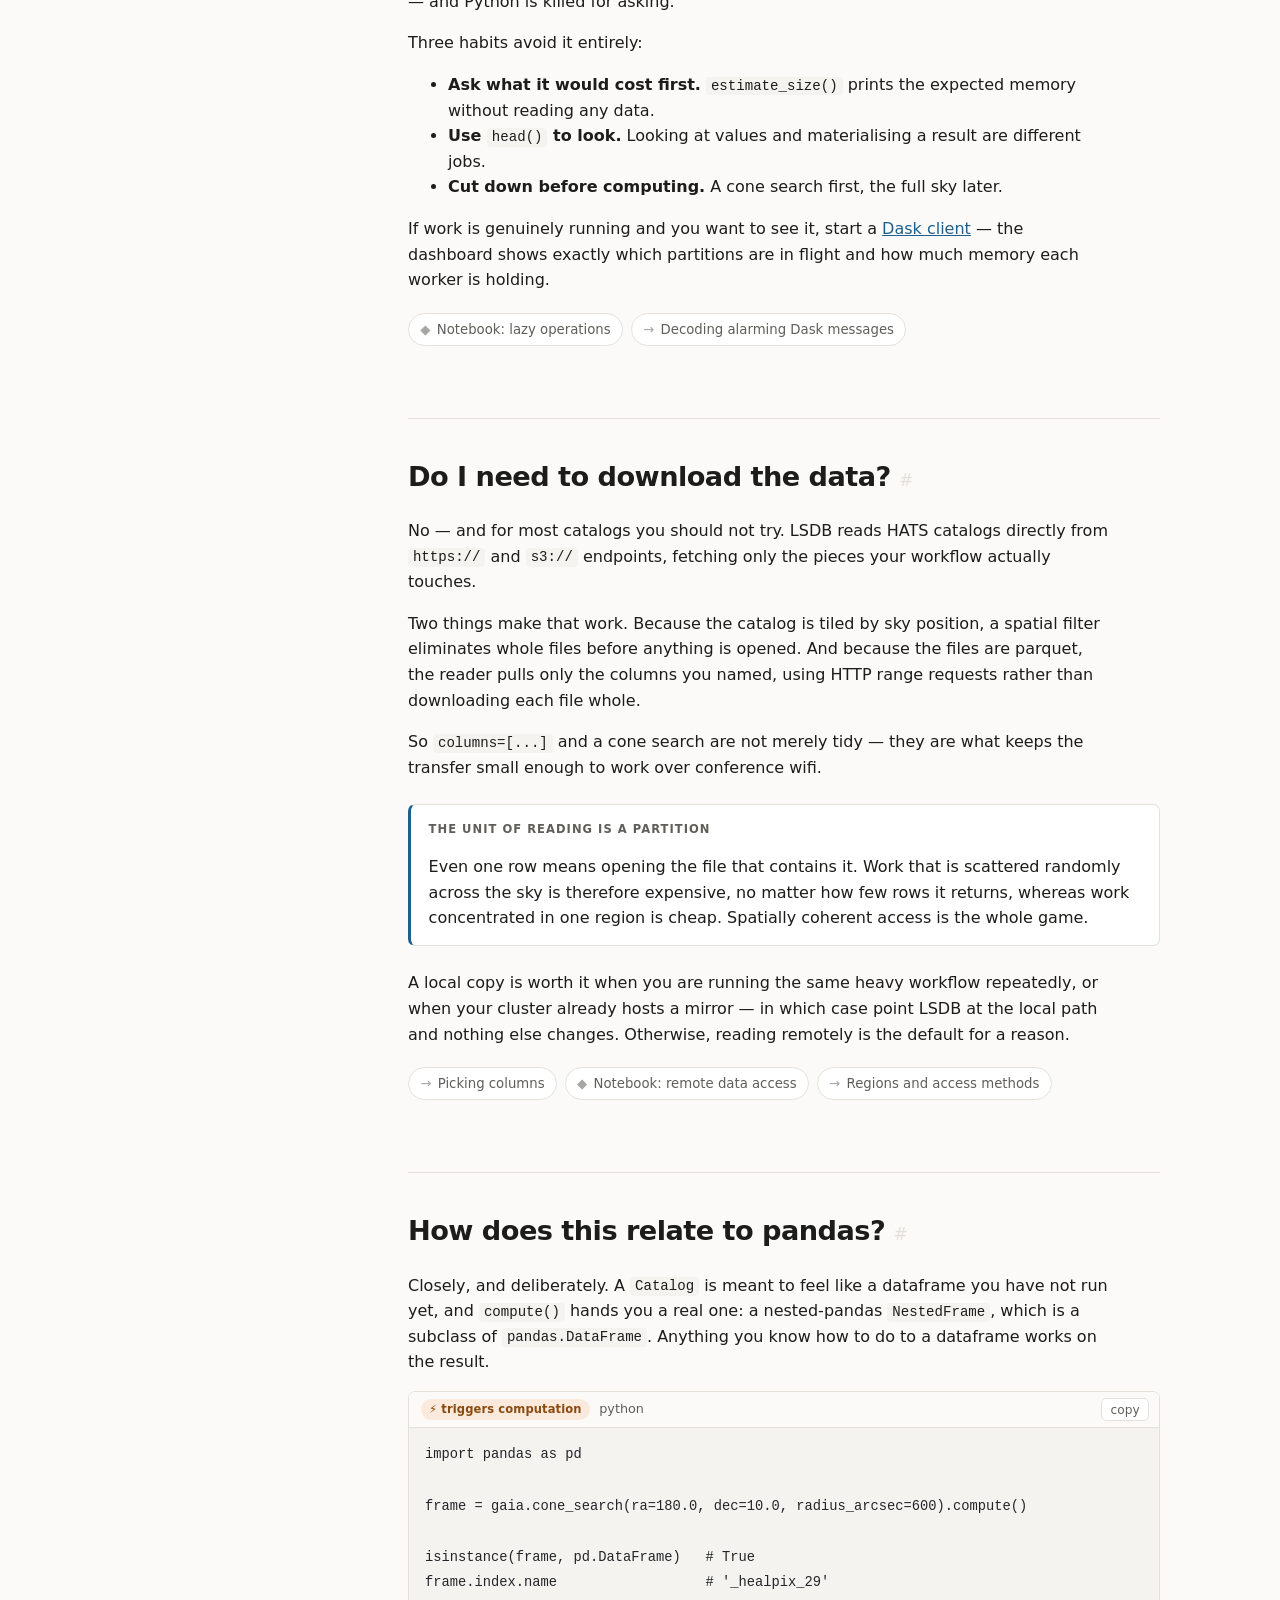
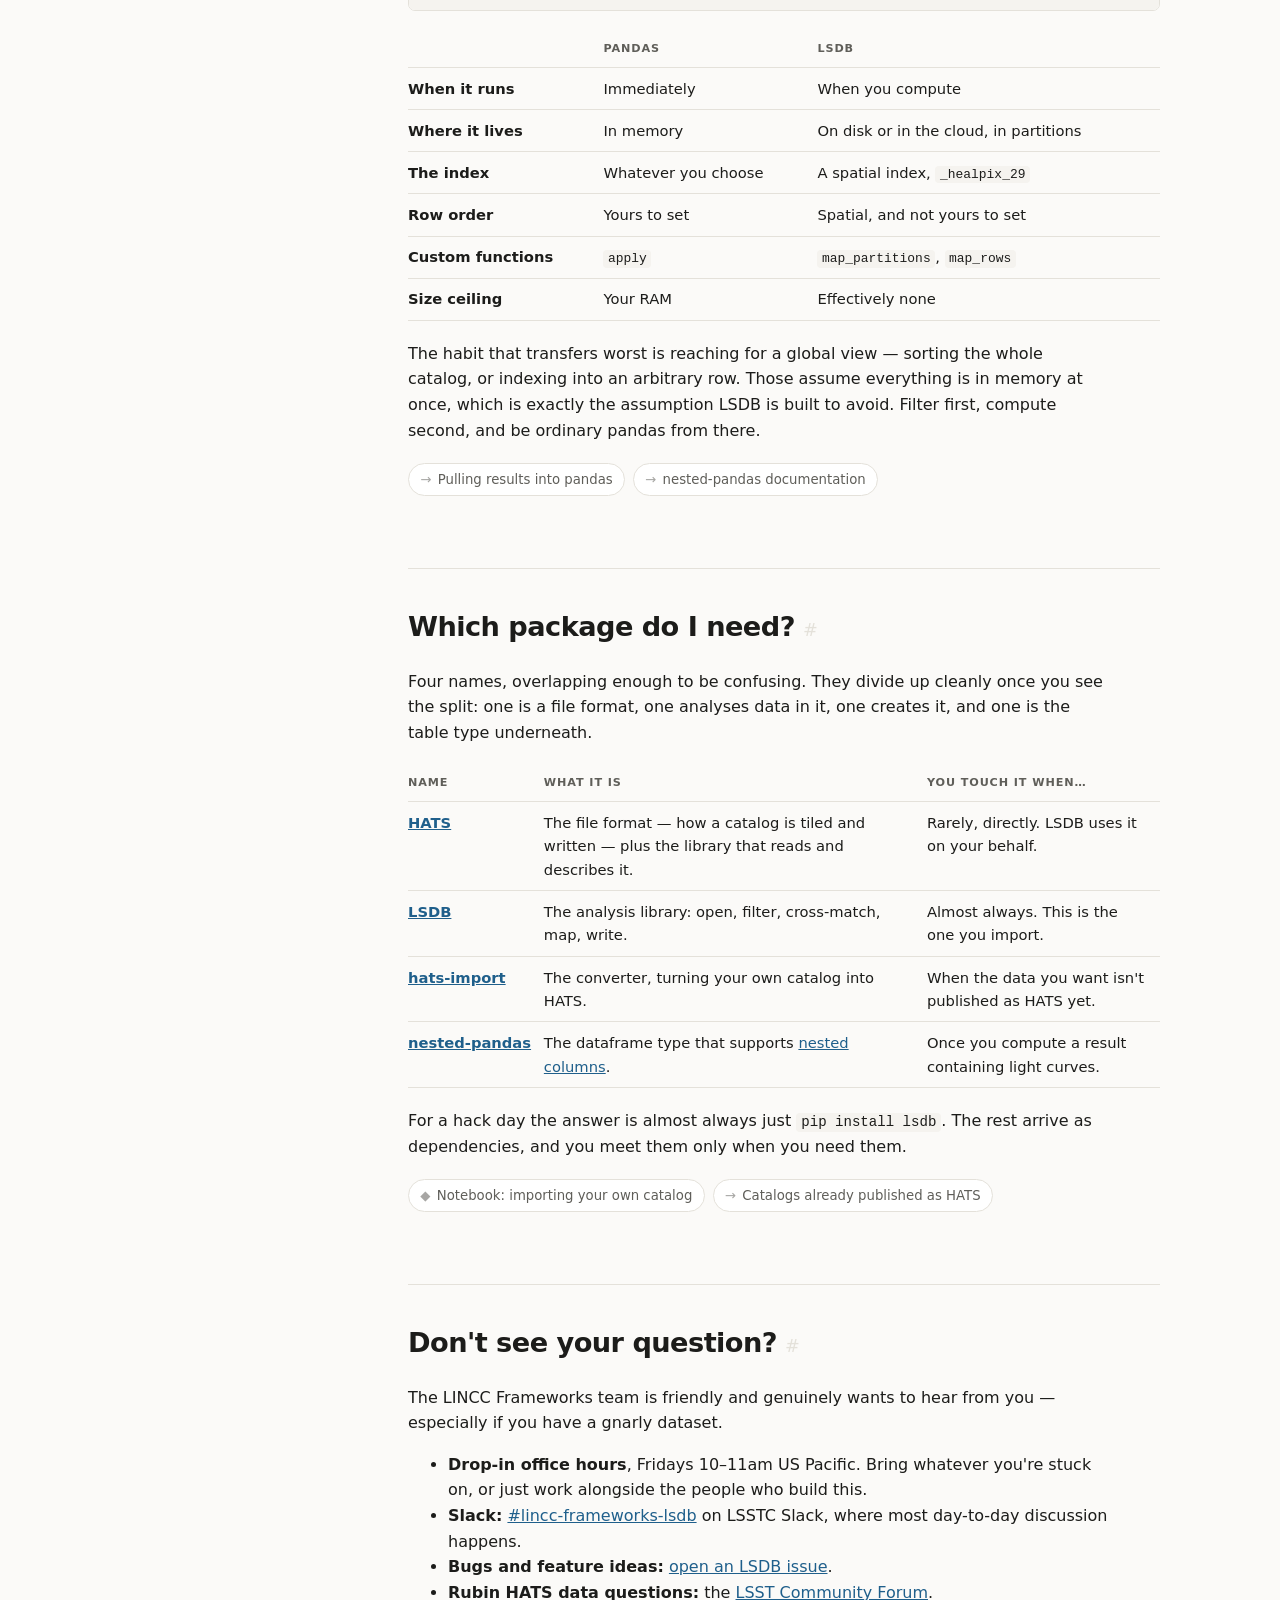
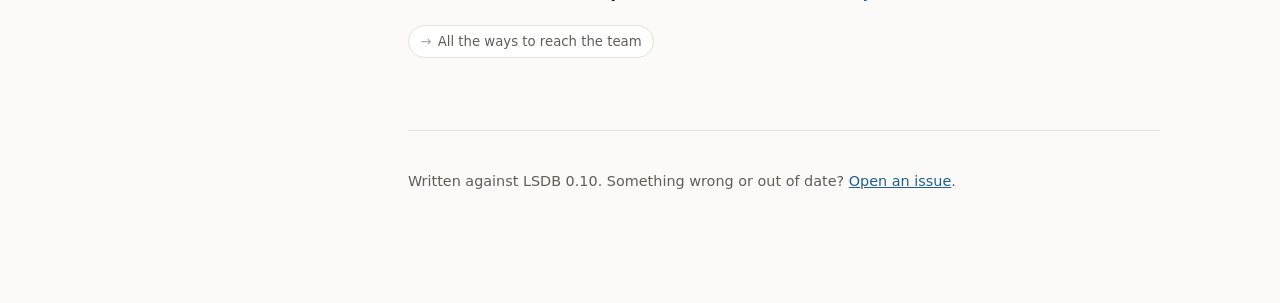
==== commit 289c62a3: "Write the remaining eight Ask cards Ask now runs: what can I do, why use HATS/LSDB, what is HATS, wh" ====
--- a/ask.html
+++ b/ask.html
@@ -38,10 +38,19 @@
   <nav class="sidebar" aria-label="On this page">
     <h2>Questions</h2>
     <ol>
+      <li><a href="#what-can-i-do">What can I do with LSDB?</a></li>
+      <li><a href="#why-hats">Why use HATS and LSDB?</a></li>
       <li><a href="#what-is-hats">What is HATS?</a></li>
       <li class="is-sub"><a href="#hats-healpix">It starts with HEALPix</a></li>
       <li class="is-sub"><a href="#hats-adaptive">Why adaptive tiling?</a></li>
       <li class="is-sub"><a href="#hats-on-disk">What it looks like on disk</a></li>
+      <li><a href="#what-is-a-collection">What is a Catalog Collection?</a></li>
+      <li><a href="#what-is-nested">What is a nested column?</a></li>
+      <li><a href="#nothing-happening">Why is nothing happening?</a></li>
+      <li class="is-sub"><a href="#nothing-kernel">Why did my kernel die?</a></li>
+      <li><a href="#download">Do I need to download the data?</a></li>
+      <li><a href="#pandas">How does this relate to pandas?</a></li>
+      <li><a href="#ecosystem">Which package do I need?</a></li>
       <li><a href="#more-help">Don't see your question?</a></li>
     </ol>
   </nav>
@@ -53,6 +62,94 @@
       <p>Short answers to the things that come up mid-session. Want to get something running
          instead? Start with <a href="do.html">Do</a>.</p>
     </div>
+
+    <section class="section" id="what-can-i-do">
+      <h2>What can I do with LSDB?<a class="anchor" href="#what-can-i-do">#</a></h2>
+
+      <p>LSDB is for analysing sky catalogs that are too big to download and too big to hold in
+         memory &mdash; hundreds of millions to billions of rows. Four things it is genuinely good
+         at:</p>
+
+      <ul>
+        <li><strong>Open a survey catalog without downloading it.</strong> You get the columns and
+            the sky you ask for, and nothing else.</li>
+        <li><strong>Cut it down</strong> by region of sky, by column, or by a filter expression
+            &mdash; before any data is read.</li>
+        <li><strong>Cross-match against another survey</strong>, at whatever scale, without
+            writing the partition-matching logic yourself.</li>
+        <li><strong>Run your own function over the whole sky in parallel</strong>, then write the
+            result back out as a catalog of your own.</li>
+      </ul>
+
+      <p>A whole workflow is usually one chain, and none of it reads data until you ask:</p>
+
+      <div class="snippet" data-setup="none" data-verify="run">
+        <div class="snippet__bar">
+          <span class="snippet__label">python</span>
+        </div>
+        <pre><code>import lsdb
+
+ztf = lsdb.open_catalog(
+    "https://data.lsdb.io/hats/ztf_dr14/ztf_object",
+    columns=["ra", "dec", "mean_mag_r"],
+)
+gaia = lsdb.open_catalog(
+    "https://data.lsdb.io/hats/gaia_dr3/gaia",
+    margin_cache="https://data.lsdb.io/hats/gaia_dr3/gaia_10arcs",
+    columns=["ra", "dec", "phot_g_mean_mag"],
+)
+
+result = (
+    ztf.cone_search(ra=180.0, dec=10.0, radius_arcsec=3600)
+       .crossmatch(gaia, radius_arcsec=1.0, require_right_margin=True)
+       .query("mean_mag_r &lt; 19")
+)</code></pre>
+      </div>
+
+      <p>What it is <em>not</em>: a plotting library, a fitting library, or a replacement for
+         pandas. It gets you a manageable table out of an unmanageable one; what you do next is
+         ordinary Python.</p>
+
+      <div class="links">
+        <a href="do.html">Recipes for all of this</a>
+      </div>
+    </section>
+
+    <section class="section" id="why-hats">
+      <h2>Why use HATS and LSDB?<a class="anchor" href="#why-hats">#</a></h2>
+
+      <p>Because of one awkward fact: the interesting catalogs no longer fit anywhere convenient.
+         Gaia DR3 is about 1.8 billion rows. You cannot download it before lunch, and you cannot
+         load it into memory at all.</p>
+
+      <p>The usual escapes each give something up. Downloading a subset means deciding what you
+         need before you know. A cone-search service is excellent for a hundred objects and
+         hopeless for ten million. Neither lets you ask a question of the <em>whole</em> catalog.</p>
+
+      <p>HATS and LSDB take a different route, and it rests on one idea:
+         <strong>objects near each other on the sky live in the same file</strong>. Everything
+         follows from that.</p>
+
+      <ul>
+        <li><strong>Spatial questions read almost nothing.</strong> "Everything within a degree of
+            here" touches three files instead of thirty thousand.</li>
+        <li><strong>Cross-matching becomes tractable.</strong> Two catalogs tiled the same way can
+            be matched tile against overlapping tile, rather than comparing every row to every
+            other row.</li>
+        <li><strong>The work is embarrassingly parallel.</strong> Partitions are independent, so
+            every core, or every machine, can take one.</li>
+        <li><strong>The same code scales.</strong> What you prototype on a laptop over conference
+            wifi runs unchanged on a cluster.</li>
+      </ul>
+
+      <p>The cost is that the data has to be tiled that way in the first place. That is what HATS
+         is, and what <a href="#ecosystem">hats-import</a> does for data of your own.</p>
+
+      <div class="links">
+        <a href="https://docs.lsdb.io/en/stable/tutorials/performance.html">Performance guide</a>
+        <a class="link--nb" href="https://docs.lsdb.io/en/stable/tutorials/small_scale.html">Notebook: working at small scale</a>
+      </div>
+    </section>
 
     <section class="section" id="what-is-hats">
       <h2>What is HATS?<a class="anchor" href="#what-is-hats">#</a></h2>
@@ -143,9 +240,11 @@
       <div class="snippet" data-setup="none" data-verify="skip" data-skip-reason="illustrative directory listing">
         <div class="snippet__bar"><span class="snippet__label">on disk</span></div>
         <pre><code>gaia/
-├── properties              # what this catalog is
+├── hats.properties         # what this catalog is: rows, columns, provenance
 ├── partition_info.csv      # which pixels exist, at which orders
+├── skymap.fits             # coverage, for quick answers about where data is
 └── dataset/
+    ├── _metadata           # parquet footers for every file, in one place
     ├── Norder=2/Dir=0/Npix=51.parquet     # a sparse region, split twice
     ├── Norder=5/Dir=0/Npix=2341.parquet   # a dense region, split five times
     └── ...</code></pre>
@@ -162,6 +261,303 @@
       </div>
 
 
+    </section>
+
+    <section class="section" id="what-is-a-collection">
+      <h2>What is a Catalog Collection?<a class="anchor" href="#what-is-a-collection">#</a></h2>
+
+      <p>A <em>collection</em> is a main catalog published together with its supplementary tables,
+         described by a <code>collection.properties</code> file. Opening the collection gets you
+         all of it; opening the bare catalog gets you only the rows.</p>
+
+      <div class="tablewrap">
+        <table>
+          <thead><tr><th>Member</th><th>What it is for</th></tr></thead>
+          <tbody>
+            <tr><td>Main catalog</td><td>The rows themselves, tiled by HEALPix pixel.</td></tr>
+            <tr><td>Margin cache</td><td>A copy of the rows just outside each partition boundary, so
+                spatial operations don't miss objects at the edges. This is the one that affects
+                whether your answers are correct.</td></tr>
+            <tr><td>Index tables</td><td>A lookup from an identifier to the partition holding it, so
+                finding one object by ID doesn't require scanning the whole catalog.</td></tr>
+            <tr><td>Association tables</td><td>Precomputed links between two catalogs, so a common
+                join doesn't have to be recomputed each time.</td></tr>
+          </tbody>
+        </table>
+      </div>
+
+      <p>The practical difference is one line. Open a collection and the margin arrives attached at
+         <code>.margin</code>; open a plain catalog and you must supply <code>margin_cache</code>
+         yourself, or quietly go without one.</p>
+
+      <div class="callout callout--warn">
+        <span class="callout__title">&#9888; Going without a margin is not an error</span>
+        <p>LSDB warns, but it will not stop you, and a margin-less cross-match returns results that
+           look entirely reasonable while being wrong along every partition edge. If you take one
+           thing from this page, take this one. There is more detail, and the fix, in
+           <a href="do.html#crossmatch-margins">Do</a>.</p>
+      </div>
+
+      <div class="links">
+        <a href="https://docs.lsdb.io/en/stable/data-access/hats.html">Collections and supplementary tables</a>
+        <a href="https://docs.lsdb.io/en/stable/tutorials/margins.html">Margins, in depth</a>
+        <a class="link--nb" href="https://docs.lsdb.io/en/stable/tutorials/pre_executed/index_table.html">Notebook: index tables</a>
+      </div>
+    </section>
+
+    <section class="section" id="what-is-nested">
+      <h2>What is a nested column?<a class="anchor" href="#what-is-nested">#</a></h2>
+
+      <p>Some data is one measurement per object &mdash; a position, a magnitude. Some is
+         <em>many</em> per object: a light curve, a set of detections, a spectrum. A nested column
+         holds that second kind, by putting a whole sub-table inside a single cell.</p>
+
+      <p>The point is that <strong>one row stays one object</strong>, no matter how many epochs it
+         has.</p>
+
+      <figure class="figure">
+        <svg viewBox="0 0 660 290" role="img" aria-labelledby="nested-fig">
+          <title id="nested-fig">Flat tables repeat the object once per observation; a nested column keeps one row per object with its observations held inside.</title>
+
+          <text x="14" y="22" style="fill: var(--muted); font: 600 13px var(--sans)">flat</text>
+          <text x="14" y="40" style="fill: var(--muted); font: 12px var(--sans)">one row per observation</text>
+          <g style="fill: var(--muted); font: 11px var(--mono)">
+            <text x="14" y="72">objectid</text><text x="110" y="72">mjd</text><text x="176" y="72">mag</text>
+          </g>
+          <line x1="14" y1="80" x2="240" y2="80" style="stroke: var(--border)"/>
+          <g style="fill: var(--text); font: 12px var(--mono)">
+            <text x="14" y="102">A</text><text x="110" y="102">1.0</text><text x="176" y="102">19.2</text>
+            <text x="14" y="126">A</text><text x="110" y="126">2.0</text><text x="176" y="126">19.4</text>
+            <text x="14" y="150">A</text><text x="110" y="150">3.0</text><text x="176" y="150">19.1</text>
+            <text x="14" y="174">B</text><text x="110" y="174">1.0</text><text x="176" y="174">20.0</text>
+            <text x="14" y="198">B</text><text x="110" y="198">2.0</text><text x="176" y="198">20.3</text>
+          </g>
+          <text x="14" y="236" style="fill: var(--muted); font: 12px var(--sans)">5 rows, 2 objects</text>
+          <text x="14" y="254" style="fill: var(--muted); font: 12px var(--sans)">objectid repeats</text>
+
+          <g style="stroke: var(--muted); fill: none; stroke-width: 1.5">
+            <line x1="280" y1="140" x2="340" y2="140"/>
+            <path d="M332 133 L340 140 L332 147"/>
+          </g>
+
+          <text x="380" y="22" style="fill: var(--muted); font: 600 13px var(--sans)">nested</text>
+          <text x="380" y="40" style="fill: var(--muted); font: 12px var(--sans)">one row per object</text>
+          <g style="fill: var(--muted); font: 11px var(--mono)">
+            <text x="380" y="72">objectid</text><text x="470" y="72">lc</text>
+          </g>
+          <line x1="380" y1="80" x2="646" y2="80" style="stroke: var(--border)"/>
+
+          <text x="380" y="112" style="fill: var(--text); font: 12px var(--mono)">A</text>
+          <rect x="466" y="88" width="180" height="62" rx="4" style="fill: var(--accent); opacity: 0.1"/>
+          <g style="fill: var(--muted); font: 10px var(--mono)">
+            <text x="476" y="104">mjd   mag</text>
+            <text x="476" y="120">1.0   19.2</text>
+            <text x="476" y="134">2.0   19.4</text>
+            <text x="476" y="146">3.0   19.1</text>
+          </g>
+
+          <text x="380" y="186" style="fill: var(--text); font: 12px var(--mono)">B</text>
+          <rect x="466" y="162" width="180" height="48" rx="4" style="fill: var(--accent); opacity: 0.1"/>
+          <g style="fill: var(--muted); font: 10px var(--mono)">
+            <text x="476" y="178">mjd   mag</text>
+            <text x="476" y="194">1.0   20.0</text>
+            <text x="476" y="206">2.0   20.3</text>
+          </g>
+
+          <text x="380" y="240" style="fill: var(--muted); font: 12px var(--sans)">2 rows, 2 objects</text>
+          <text x="380" y="258" style="fill: var(--muted); font: 12px var(--sans)">the light curve rides along</text>
+        </svg>
+        <figcaption>Flat tables repeat every object once per observation, so "how many objects?"
+          stops being a row count. Nested keeps the object as the unit, and cross-matching a
+          million objects stays a million-row problem rather than a hundred-million-row one.</figcaption>
+      </figure>
+
+      <p>A third shape sits in between and trips people up: <em>list columns</em>, where each cell
+         holds a bare array. ZTF DR22 ships light curves that way. Lists carry the values but not
+         the structure, so LSDB can turn them into a nested column with
+         <code>nest_lists</code> &mdash; after which the fields have names and can be worked with
+         as a table.</p>
+
+      <div class="links">
+        <a href="do.html#nested">Recipes for nested data</a>
+        <a href="https://nested-pandas.readthedocs.io/en/stable/">nested-pandas documentation</a>
+        <a class="link--nb" href="https://docs.lsdb.io/en/stable/tutorials/pre_executed/nestedframe.html">Notebook: nested frames</a>
+      </div>
+    </section>
+
+    <section class="section" id="nothing-happening">
+      <h2>Why is nothing happening?<a class="anchor" href="#nothing-happening">#</a></h2>
+
+      <p>Because nothing is supposed to be happening yet. LSDB is <em>lazy</em>: each operation
+         records what you want and returns immediately. No file is opened, no row is read. You are
+         building a plan, not running one.</p>
+
+      <p>That is why <code>open_catalog</code> on a billion-row survey returns instantly, and why
+         a cross-match of two catalogs takes no time at all until the moment you ask for the
+         answer.</p>
+
+      <div class="tablewrap">
+        <table>
+          <thead><tr><th>Returns instantly</th><th>Actually runs the work</th></tr></thead>
+          <tbody>
+            <tr><td>open_catalog</td><td>compute()</td></tr>
+            <tr><td>cone_search, query, crossmatch</td><td>head(), tail()</td></tr>
+            <tr><td>map_partitions, map_rows</td><td>len()</td></tr>
+            <tr><td>columns, dtypes, npartitions</td><td>plot_points(), plot_pixels()</td></tr>
+            <tr><td>estimate_size()</td><td>write_catalog()</td></tr>
+          </tbody>
+        </table>
+      </div>
+
+      <p>On <a href="do.html">Do</a>, anything in the right-hand column is tagged
+         <span class="badge badge--hot">&#9889; triggers computation</span>.</p>
+
+      <h3 id="nothing-kernel">Why did my kernel die?</h3>
+      <p>The same reason, from the other side. <code>compute()</code> means "give me all of this,
+         in memory, now". If the catalog is a billion rows, that request is not slow, it is
+         impossible &mdash; and Python is killed for asking.</p>
+
+      <p>Three habits avoid it entirely:</p>
+      <ul>
+        <li><strong>Ask what it would cost first.</strong> <code>estimate_size()</code> prints the
+            expected memory without reading any data.</li>
+        <li><strong>Use <code>head()</code> to look.</strong> Looking at values and materialising
+            a result are different jobs.</li>
+        <li><strong>Cut down before computing.</strong> A cone search first, the full sky later.</li>
+      </ul>
+
+      <p>If work is genuinely running and you want to see it, start a
+         <a href="do.html#faster-dask">Dask client</a> &mdash; the dashboard shows exactly which
+         partitions are in flight and how much memory each worker is holding.</p>
+
+      <div class="links">
+        <a class="link--nb" href="https://docs.lsdb.io/en/stable/tutorials/lazy_operations.html">Notebook: lazy operations</a>
+        <a href="https://docs.lsdb.io/en/stable/tutorials/dask-messages-guide.html">Decoding alarming Dask messages</a>
+      </div>
+    </section>
+
+    <section class="section" id="download">
+      <h2>Do I need to download the data?<a class="anchor" href="#download">#</a></h2>
+
+      <p>No &mdash; and for most catalogs you should not try. LSDB reads HATS catalogs directly
+         from <code>https://</code> and <code>s3://</code> endpoints, fetching only the pieces your
+         workflow actually touches.</p>
+
+      <p>Two things make that work. Because the catalog is tiled by sky position, a spatial filter
+         eliminates whole files before anything is opened. And because the files are parquet, the
+         reader pulls only the columns you named, using HTTP range requests rather than downloading
+         each file whole.</p>
+
+      <p>So <code>columns=[...]</code> and a cone search are not merely tidy &mdash; they are what
+         keeps the transfer small enough to work over conference wifi.</p>
+
+      <div class="callout">
+        <span class="callout__title">The unit of reading is a partition</span>
+        <p>Even one row means opening the file that contains it. Work that is scattered randomly
+           across the sky is therefore expensive, no matter how few rows it returns, whereas work
+           concentrated in one region is cheap. Spatially coherent access is the whole game.</p>
+      </div>
+
+      <p>A local copy is worth it when you are running the same heavy workflow repeatedly, or when
+         your cluster already hosts a mirror &mdash; in which case point LSDB at the local path and
+         nothing else changes. Otherwise, reading remotely is the default for a reason.</p>
+
+      <div class="links">
+        <a href="do.html#load-columns">Picking columns</a>
+        <a class="link--nb" href="https://docs.lsdb.io/en/stable/data-access/remote_data.html">Notebook: remote data access</a>
+        <a href="https://docs.lsdb.io/en/stable/data-access/datalsdb.html">Regions and access methods</a>
+      </div>
+    </section>
+
+    <section class="section" id="pandas">
+      <h2>How does this relate to pandas?<a class="anchor" href="#pandas">#</a></h2>
+
+      <p>Closely, and deliberately. A <code>Catalog</code> is meant to feel like a dataframe you
+         have not run yet, and <code>compute()</code> hands you a real one: a nested-pandas
+         <code>NestedFrame</code>, which is a subclass of <code>pandas.DataFrame</code>. Anything
+         you know how to do to a dataframe works on the result.</p>
+
+      <div class="snippet" data-setup="gaia-loaded" data-verify="run">
+        <div class="snippet__bar">
+          <span class="badge badge--hot">&#9889; triggers computation</span>
+          <span class="snippet__label">python</span>
+        </div>
+        <pre><code>import pandas as pd
+
+frame = gaia.cone_search(ra=180.0, dec=10.0, radius_arcsec=600).compute()
+
+isinstance(frame, pd.DataFrame)   # True
+frame.index.name                  # '_healpix_29'</code></pre>
+      </div>
+
+      <div class="tablewrap">
+        <table>
+          <thead><tr><th>&nbsp;</th><th>pandas</th><th>LSDB</th></tr></thead>
+          <tbody>
+            <tr><td>When it runs</td><td>Immediately</td><td>When you compute</td></tr>
+            <tr><td>Where it lives</td><td>In memory</td><td>On disk or in the cloud, in partitions</td></tr>
+            <tr><td>The index</td><td>Whatever you choose</td><td>A spatial index, <code>_healpix_29</code></td></tr>
+            <tr><td>Row order</td><td>Yours to set</td><td>Spatial, and not yours to set</td></tr>
+            <tr><td>Custom functions</td><td><code>apply</code></td><td><code>map_partitions</code>, <code>map_rows</code></td></tr>
+            <tr><td>Size ceiling</td><td>Your RAM</td><td>Effectively none</td></tr>
+          </tbody>
+        </table>
+      </div>
+
+      <p>The habit that transfers worst is reaching for a global view &mdash; sorting the whole
+         catalog, or indexing into an arbitrary row. Those assume everything is in memory at once,
+         which is exactly the assumption LSDB is built to avoid. Filter first, compute second, and
+         be ordinary pandas from there.</p>
+
+      <div class="links">
+        <a href="do.html#save-compute">Pulling results into pandas</a>
+        <a href="https://nested-pandas.readthedocs.io/en/stable/">nested-pandas documentation</a>
+      </div>
+    </section>
+
+    <section class="section" id="ecosystem">
+      <h2>Which package do I need?<a class="anchor" href="#ecosystem">#</a></h2>
+
+      <p>Four names, overlapping enough to be confusing. They divide up cleanly once you see the
+         split: one is a file format, one analyses data in it, one creates it, and one is the
+         table type underneath.</p>
+
+      <div class="tablewrap">
+        <table>
+          <thead><tr><th>Name</th><th>What it is</th><th>You touch it when&hellip;</th></tr></thead>
+          <tbody>
+            <tr>
+              <td><a href="https://hats.readthedocs.io/en/stable/">HATS</a></td>
+              <td>The file format &mdash; how a catalog is tiled and written &mdash; plus the
+                  library that reads and describes it.</td>
+              <td>Rarely, directly. LSDB uses it on your behalf.</td>
+            </tr>
+            <tr>
+              <td><a href="https://docs.lsdb.io">LSDB</a></td>
+              <td>The analysis library: open, filter, cross-match, map, write.</td>
+              <td>Almost always. This is the one you import.</td>
+            </tr>
+            <tr>
+              <td><a href="https://hats-import.readthedocs.io/en/stable/">hats-import</a></td>
+              <td>The converter, turning your own catalog into HATS.</td>
+              <td>When the data you want isn't published as HATS yet.</td>
+            </tr>
+            <tr>
+              <td><a href="https://nested-pandas.readthedocs.io/en/stable/">nested-pandas</a></td>
+              <td>The dataframe type that supports <a href="#what-is-nested">nested columns</a>.</td>
+              <td>Once you compute a result containing light curves.</td>
+            </tr>
+          </tbody>
+        </table>
+      </div>
+
+      <p>For a hack day the answer is almost always just <code>pip install lsdb</code>. The rest
+         arrive as dependencies, and you meet them only when you need them.</p>
+
+      <div class="links">
+        <a class="link--nb" href="https://docs.lsdb.io/en/stable/tutorials/import_catalogs.html">Notebook: importing your own catalog</a>
+        <a href="https://data.lsdb.io/">Catalogs already published as HATS</a>
+      </div>
     </section>
 
     <section class="section" id="more-help">
--- a/assets/style.css
+++ b/assets/style.css
@@ -136,14 +136,28 @@
 }
 .sidebar ol { list-style: none; margin: 0; padding: 0; }
 .sidebar li { margin: 0; }
-.sidebar a {
-  display: block; padding: 0.3rem 0 0.3rem 0.75rem;
+/* Air between groups, so the eye lands on sections rather than scanning 31 lines. */
+.sidebar li:not(.is-sub) { margin-top: 1.15rem; }
+.sidebar li:first-child { margin-top: 0; }
+.sidebar a { display: block; text-decoration: none; }
+
+/* Section entries carry no rail: they are the things you scan for. */
+.sidebar li:not(.is-sub) > a {
+  padding: 0.2rem 0;
+  color: var(--text); font-weight: 650; font-size: 0.93rem;
+  letter-spacing: -0.005em;
+}
+.sidebar li:not(.is-sub) > a:hover,
+.sidebar li:not(.is-sub) > a.is-active { color: var(--accent); }
+
+/* Subsections hang off a rail, which now marks what belongs to what. */
+.sidebar .is-sub > a {
+  padding: 0.26rem 0 0.26rem 0.8rem;
   border-left: 2px solid var(--border);
-  color: var(--muted); text-decoration: none; font-size: 0.92rem;
-}
-.sidebar a:hover { color: var(--text); }
-.sidebar a.is-active { color: var(--accent); border-left-color: var(--accent); font-weight: 550; }
-.sidebar .is-sub a { padding-left: 1.5rem; font-size: 0.86rem; }
+  color: var(--muted); font-size: 0.85rem;
+}
+.sidebar .is-sub > a:hover { color: var(--text); border-left-color: var(--muted); }
+.sidebar .is-sub > a.is-active { color: var(--accent); border-left-color: var(--accent); font-weight: 550; }
 
 .content { min-width: 0; }
 
@@ -182,11 +196,20 @@
 
 /* ---------- sections ---------- */
 
-.section { padding-top: 1rem; margin-bottom: 3.5rem; }
+/* The rule sits above the heading so it separates sections, rather than
+   underlining a title. h2 doubles its size gap over h3 (1.7 vs 1.1). */
+.section {
+  border-top: 1px solid var(--border);
+  padding-top: 2.25rem;
+  margin-bottom: 4.5rem;
+}
 .section > h2 {
-  font-size: 1.4rem; letter-spacing: -0.015em; margin: 0 0 0.6rem;
-  padding-bottom: 0.5rem; border-bottom: 1px solid var(--border);
-}
+  font-size: 1.7rem; font-weight: 700; letter-spacing: -0.02em;
+  margin: 0 0 1.25rem;
+}
+/* Bind the heading to its own content: big space above the rule, less below
+   the title, so the section reads as one block rather than a floating label. */
+.section > h2 + h3 { margin-top: 1.5rem; }
 .section h3 {
   font-size: 1.1rem; font-weight: 650; letter-spacing: -0.005em;
   margin: 2.75rem 0 0.6rem;
@@ -194,7 +217,7 @@
 .section p { max-width: 44rem; }
 .section ul { max-width: 44rem; }
 
-.anchor { color: var(--border); text-decoration: none; font-weight: 400; margin-left: 0.4rem; }
+.anchor { color: var(--border); text-decoration: none; font-weight: 400; font-size: 0.65em; margin-left: 0.5rem; }
 .section > h2:hover .anchor { color: var(--accent); }
 
 /* ---------- snippets ---------- */
@@ -206,16 +229,28 @@
   border-bottom: 1px solid var(--border);
   background: var(--bg);
 }
-.snippet__label { font-size: 0.8rem; color: var(--muted); }
+.snippet__label { font-size: 0.8rem; color: var(--muted); margin-right: auto; }
 .snippet pre { margin: 0; padding: 0.9rem 1rem; overflow-x: auto; background: var(--code-bg); }
 .snippet code { font: 0.86rem/1.65 var(--mono); color: var(--code-text); }
 
 .copy {
-  margin-left: auto; border: 1px solid var(--border); background: var(--surface);
+  border: 1px solid var(--border); background: var(--surface);
   color: var(--muted); border-radius: 5px; padding: 0.2rem 0.55rem;
   font: 0.76rem var(--sans); cursor: pointer;
 }
 .copy:hover { color: var(--text); border-color: var(--accent); }
+
+/* Points at a notebook where this operation is used. Deliberately says "used in"
+   rather than "from": these snippets were written and run for this site, not
+   lifted out of the notebooks. */
+.snippet__src {
+  display: inline-flex; align-items: center; gap: 0.35rem;
+  color: var(--muted); font-size: 0.76rem; text-decoration: none; white-space: nowrap;
+}
+.snippet__src::before { content: "\25C6"; opacity: 0.5; font-size: 0.85em; }
+.snippet__src:hover { color: var(--accent); }
+
+@media (max-width: 40rem) { .snippet__src { display: none; } }
 .copy.is-done { color: var(--accent); border-color: var(--accent); }
 
 .output {
@@ -282,6 +317,20 @@
 .figure svg { display: block; width: 100%; height: auto; }
 .figure figcaption { margin-top: 0.6rem; color: var(--muted); font-size: 0.85rem; }
 
+/* ---------- comparison tables ---------- */
+
+.tablewrap { overflow-x: auto; margin: 1.25rem 0; }
+.tablewrap table { border-collapse: collapse; width: 100%; font-size: 0.92rem; }
+.tablewrap th, .tablewrap td {
+  text-align: left; padding: 0.55rem 0.8rem 0.55rem 0;
+  border-bottom: 1px solid var(--border); vertical-align: top;
+}
+.tablewrap th {
+  font-size: 0.7rem; text-transform: uppercase; letter-spacing: 0.08em;
+  color: var(--muted); font-weight: 700;
+}
+.tablewrap td:first-child { font-weight: 600; white-space: nowrap; }
+
 /* ---------- inline bits ---------- */
 
 a { color: var(--accent); }
@@ -304,7 +353,11 @@
   .shell { grid-template-columns: 1fr; gap: 1.5rem; padding-top: 1.25rem; }
   .sidebar { position: static; max-height: none; padding-bottom: 1rem; border-bottom: 1px solid var(--border); }
   .sidebar ol { display: flex; flex-wrap: wrap; gap: 0.3rem; }
-  .sidebar a { border-left: 0; padding: 0.25rem 0.6rem; border: 1px solid var(--border); border-radius: 100px; }
-  .sidebar a.is-active { border-color: var(--accent); }
+  .sidebar li:not(.is-sub) { margin-top: 0; }
+  .sidebar li:not(.is-sub) > a {
+    padding: 0.25rem 0.7rem; font-size: 0.85rem;
+    border: 1px solid var(--border); border-radius: 100px;
+  }
+  .sidebar li:not(.is-sub) > a.is-active { border-color: var(--accent); }
   .sidebar .is-sub { display: none; }
 }
